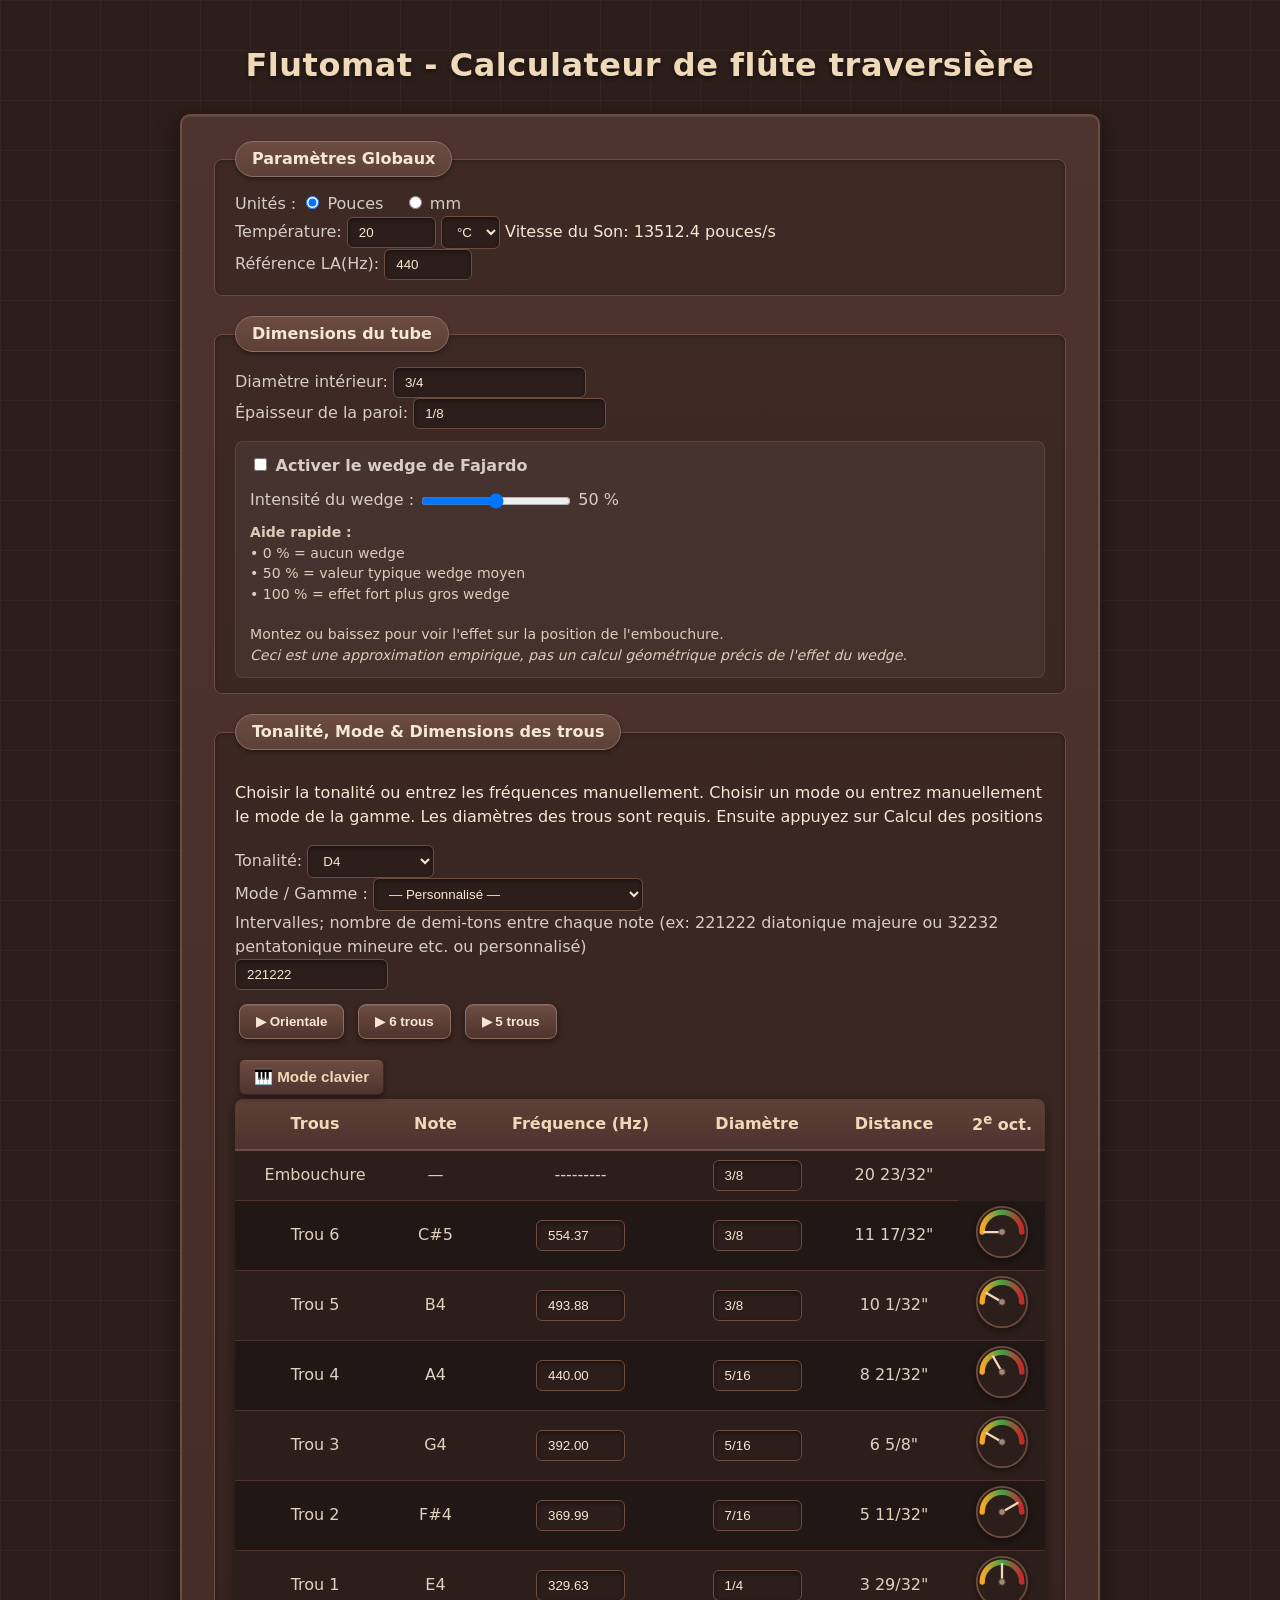
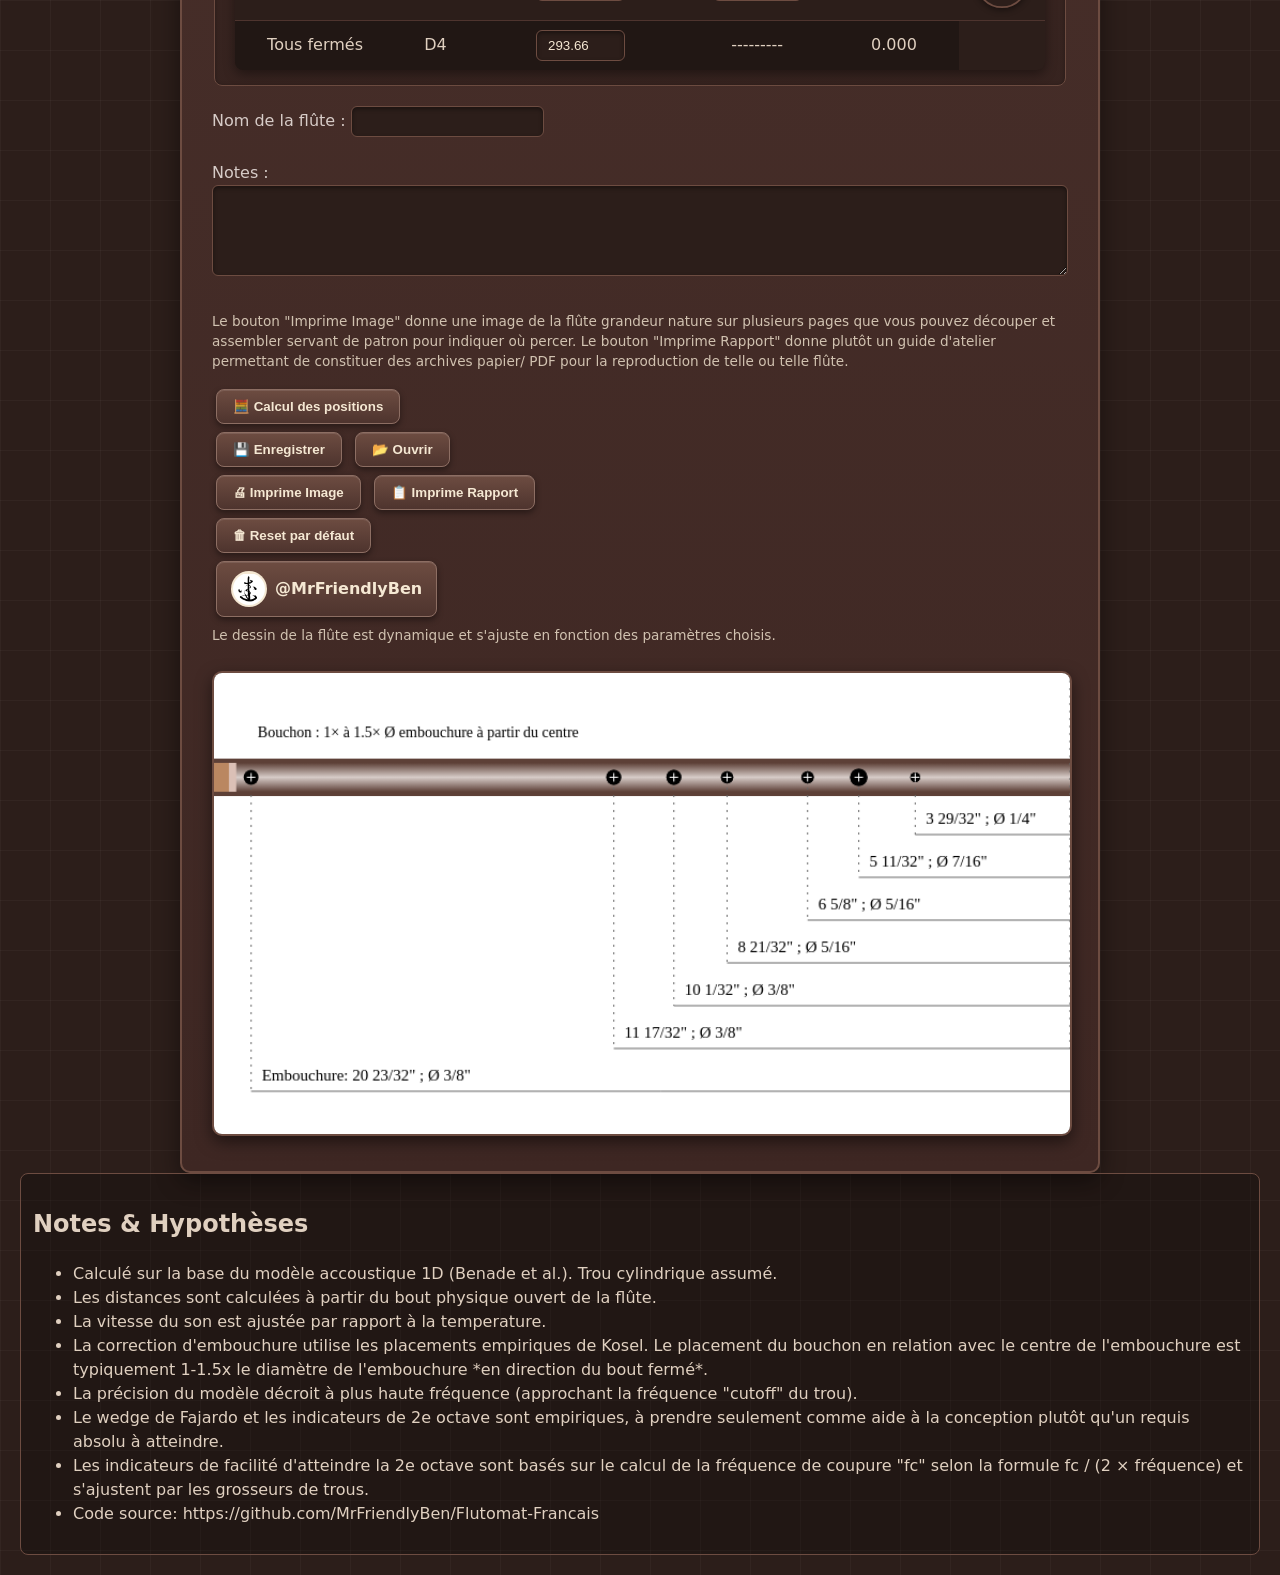
==== index.html @ 07bf2b94 "Version 5.1 Remove redondancy in text" ====
<!DOCTYPE html>
<html lang="en">

<head>
    <meta charset="UTF-8">
    <meta name="viewport" content="width=device-width, initial-scale=1.0">
    <title>Flutomat-Calculateur de flûte</title>
    
    <!-- Icône de l'onglet -->
    <link rel="icon" type="image/png" href="icons8-flute-94.png">
    
    <link rel="stylesheet" href="flutomat.css">
</head>

<body>
    <h1>Flutomat - Calculateur de flûte traversière</h1>

    

    <form id="fluteForm">
        <fieldset>
            <legend>Paramètres Globaux</legend>
            <div>
                <label>Unités :</label>
                <input type="radio" name="units" value="inches" id="unitsInches" checked>
                <label for="unitsInches">Pouces</label>
                &nbsp;&nbsp;
                <input type="radio" name="units" value="mm" id="unitsMm">
                <label for="unitsMm">mm</label>
            </div>
            <div>
                <label for="temperature">Température:</label>
                <input type="number" name="temperature" id="temperature" value="20" step="0.1" size="5">
                <select name="tempUnit" id="tempUnit">
                    <option value="C" selected>°C</option>
                    <option value="F">°F</option>
                </select>
                <span id="speedOfSoundDisplay"></span>
				<div>
    				<label for="a4Frequency">Référence LA(Hz):</label>
    				<input type="number" id="a4Frequency" value="440" min="400" max="480" step="0.1">
			</div>
            </div>
        </fieldset>

        <fieldset>
            <legend>Dimensions du tube</legend>
            <div>
                <label for="boreDiameter">Diamètre intérieur:</label>
                <input type="text" name="boreDiameter" id="boreDiameter" min="0.01" value="3/4" step="any" required>
            </div>
            <div>
                <label for="wallThickness">Épaisseur de la paroi:</label>
                <input type="text" name="wallThickness" id="wallThickness" value="1/8" required>
            </div>
            <div style="margin-top: 12px; padding: 12px 14px; background: rgba(255,255,255,0.05); border-radius: 8px; border: 1px solid rgba(255,255,255,0.08);">
    			<label style="font-weight: 600;">
        			<input type="checkbox" id="fajardoWedge">
        			Activer le wedge de Fajardo
    			</label>

    			<div style="margin-top: 10px;">
        			<label>
            			Intensité du wedge :
            			<input type="range" id="wedgeIntensity" min="0" max="100" value="50" style="width: 150px; vertical-align: middle;">
            			<span id="wedgeValue">50 %</span>
        			</label>
    			</div>

    			<div style="margin-top: 10px; font-size: 0.88em; line-height: 1.45; opacity: 0.85;">
        			<strong>Aide rapide :</strong><br>
        			• 0 % = aucun wedge<br>
        			• 50 % = valeur typique wedge moyen<br>
        			• 100 % = effet fort plus gros wedge<br><br>
        			Montez ou baissez pour voir l'effet sur la position de l'embouchure.<br>
        			<em>Ceci est une approximation empirique, pas un calcul géométrique précis de l'effet du wedge.</em>
    			</div>
			</div>
        </fieldset>

        <fieldset>
            <legend>Tonalité, Mode & Dimensions des trous</legend>
            <p>Choisir la tonalité ou entrez les fréquences manuellement. Choisir un mode ou entrez manuellement le mode de la gamme. Les diamètres des trous sont requis. Ensuite appuyez sur Calcul des positions</p>
            <div>
                <label for="keySelector">Tonalité:</label>
                <select id="keySelector">
                    <option value="73">B5</option>
                    <option value="72">C5</option>
                    <option value="71">B4</option>
                    <option value="70">A#4/Bb4</option>
                    <option value="69">A4</option>
                    <option value="68">G#4/Ab4</option>
                    <option value="67">G4</option>
                    <option value="66">F#4/Gb4</option>
                    <option value="65">F4</option>
                    <option value="64">E4</option>
                    <option value="63">D#4/Eb4</option>
                    <option value="62" selected>D4</option>
                    <option value="61">C#4/Db4</option>
                    <option value="60">C4 (Middle C)</option>
                    <option value="59">B3</option>
                    <option value="58">A#3/Bb3</option>
                    <option value="57">A3</option>
                    <option value="56">G#3/Ab3</option>
                    <option value="55">G3</option>
                    <option value="54">F#3/Gb3</option>
                    <option value="53">F3</option>
                    <option value="52">E3</option>
                    <option value="51">D#3/Eb3</option>
                    <option value="50">D3</option>
                    <option value="49">C#3/Db3</option>
                    <option value="48">C3</option>
                    <!-- Add more keys as needed -->
                </select>
                <div>
                    <div>
                <label for="scalePreset">Mode / Gamme :</label>
                <select id="scalePreset">
                    <option value="">— Personnalisé —</option>
                    <option value="221222">Majeure diatonique</option>
                    <option value="212221">Mineure naturelle</option>
                    <option value="32232">Pentatonique mineure (Amérindienne)</option>
                    <option value="22323">Pentatonique majeure</option>
                    <option value="321132">Blues 6 trous</option>
                    <option value="32223">Blues 5 trous</option>
                    <option value="33132">Blues mineure</option>
                    <option value="32322">Man Gong</option>
                    <option value="23223">Pentatonique Écossaise</option>
                    <option value="23232">Pentatonique égyptienne</option>
                    <option value="22332">Pentatonique japonaise (Yo)</option>
                    <option value="13232">Pentatonique japonaise (In)</option>
                    <option value="21313">Hirajoshi</option>
                    <option value="42141">Iwato</option>
                    <option value="32121">Kumoi</option>
                    <option value="12414">Balinaise</option>
                    <option value="13113">Pelod (Balinaise)</option>
                    <option value="22222">Équidistante (5 tons)</option>
                    <option value="3333">Tétracorde</option>
                </select>
                </div>
                    <label for="intervalSequence">Intervalles; nombre de demi-tons entre chaque note (ex: 221222 diatonique majeure ou 32232 pentatonique mineure etc. ou personnalisé)</label>
                    <br>
                    <input type="text" id="intervalSequence" value="221222" placeholder="221222" size="15">
                    <!--<button type="button" id="playScaleButton" style="margin-left: 8px;">▶ Écouter</button>-->
                </div>
                    <div style="margin-top: 10px; display: flex; flex-wrap: wrap; gap: 6px;">
                    <!--<button type="button" class="melody-btn" data-style="blues">▶ Blues</button>
                    <button type="button" class="melody-btn" data-style="folk">▶ Folk</button>-->
                    <button type="button" class="melody-btn" data-style="orientale">▶ Orientale</button>
                    <button type="button" class="melody-btn" data-style="pattern1">▶ 6 trous</button>
                    <button type="button" class="melody-btn" data-style="pattern2">▶ 5 trous</button>
                </div>

                <div style="margin-top: 12px;">
                    <button type="button" id="pianoModeButton">🎹 Mode clavier</button>
                    <span id="pianoModeStatus" style="margin-left: 8px; opacity: 0.8;"></span>
                </div>

                <!-- Pavé pour tablette / téléphone -->
                <div id="pianoPad" tabindex="0" style="display: none; margin-top: 10px; max-width: 280px;">
                    <div style="display: grid; grid-template-columns: repeat(3, 1fr); gap: 6px;">
                        <button type="button" class="piano-key" data-degree="1">1</button>
                        <button type="button" class="piano-key" data-degree="2">2</button>
                        <button type="button" class="piano-key" data-degree="3">3</button>
                        <button type="button" class="piano-key" data-degree="4">4</button>
                        <button type="button" class="piano-key" data-degree="5">5</button>
                        <button type="button" class="piano-key" data-degree="6">6</button>
                        <button type="button" class="piano-key" data-degree="7">7</button>
                        <button type="button" class="piano-key" data-degree="8">8</button>
                        <button type="button" class="piano-key" data-degree="8">0</button>
                    </div>
                    <p style="font-size: 0.8em; opacity: 0.75; margin-top: 6px;">
                        Touches 1–8 (ou 0) = degrés de la gamme choisie
                    </p>
                </div>

            </div>

            <table>
                <thead>
                    <tr>
                        <th>Trous</th>
                        <th>Note</th>
                        <th>Fréquence (Hz)</th>
                        <th>Diamètre</th>
                        <th>Distance</th>
                        <th style="width:70px;">2<sup>e</sup> oct.</th>
						<!-- <th>Distance (Fraction)</th> -->
                    </tr>
                </thead>
                <tbody>
                    <tr>
                        <td>Embouchure</td>
                        <td>—</td>
                        <td>---------</td>
                        <td><input type="text" name="embouchureDiameter" id="embouchureDiameter" min="0.2" value="3/8"
                                step="any" required></td>
                        <td style="display:none"><output name="resultEmbouchure" id="resultEmbouchure"
                                for="embouchureDiameter boreDiameter wallThickness"></output></td>
						<td>
							<output
								id="resultEmbouchureFraction">
							</output>
						</td>
                    </tr>
                    <!-- Finger Holes (Generate dynamically or list explicitly) -->
                    <!-- Example for 6 holes -->
                    <tr class="hole-row" data-hole-index="5">
                        <td>Trou 6</td>
                        <td><output id="note6"></output></td>
                        <td><input type="number" name="holeFrequency" id="freq6" value="554.37" step="any" required>
                        </td>
                        <td><input type="text" name="holeDiameter" id="diam6" min="0.2" value="3/8" step="any" required></td>
                        <td style="display:none"><output name="resultHole" id="result6"></output></td>
						<td><output id="result6Fraction"></output></td>
                        <td class="gauge-cell">
                            <div class="harmonic-gauge" data-position="4">
                                <svg viewBox="0 0 60 60" width="54" height="54">
                                    <!-- Fond du cadran -->
                                    <circle cx="30" cy="30" r="28" fill="#2c1e1a" stroke="#6d4c41" stroke-width="2"/>
                                    
                                    <!-- Bande de couleur (arc 270°) -->
                                    <path class="color-band" d="M 8,30 A 22,22 0 0,1 52,30" 
                                        fill="none" stroke="url(#gaugeGradient5)" stroke-width="6" stroke-linecap="round"/>
                                    
                                    <!-- Définition du dégradé jaune → vert → rouge -->
                                    <defs>
                                        <linearGradient id="gaugeGradient5" x1="0%" y1="0%" x2="100%" y2="0%">
                                            <stop offset="0%" stop-color="#f9a825"/>   <!-- Jaune -->
                                            <stop offset="50%" stop-color="#43a047"/>  <!-- Vert -->
                                            <stop offset="100%" stop-color="#c62828"/> <!-- Rouge -->
                                        </linearGradient>
                                    </defs>

                                    <!-- Aiguille -->
                                    <line class="needle" x1="30" y1="30" x2="30" y2="10" 
                                        stroke="#efd9b8" stroke-width="2.5" stroke-linecap="round"/>
                                    
                                    <!-- Centre (pivot) -->
                                    <circle cx="30" cy="30" r="3.5" fill="#a1887f" stroke="#5d4037" stroke-width="1"/>
                                </svg>
                            </div>
                        </td>
                    </tr>
                    <tr class="hole-row" data-hole-index="4">
                        <td>Trou 5</td>
                        <td><output id="note5"></output></td>
                        <td><input type="number" name="holeFrequency" id="freq5" value="493.88" step="any" required>
                        </td>
                        <td><input type="text" name="holeDiameter" id="diam5" min="0.2" value="3/8" step="any" required></td>
                        <td style="display:none"><output name="resultHole" id="result5"></output></td>
						<td><output id="result5Fraction"></output></td>
                        <td class="gauge-cell">
                            <div class="harmonic-gauge" data-position="4">
                                <svg viewBox="0 0 60 60" width="54" height="54">
                                    <!-- Fond du cadran -->
                                    <circle cx="30" cy="30" r="28" fill="#2c1e1a" stroke="#6d4c41" stroke-width="2"/>
                                    
                                    <!-- Bande de couleur (arc 270°) -->
                                    <path class="color-band" d="M 8,30 A 22,22 0 0,1 52,30" 
                                        fill="none" stroke="url(#gaugeGradient4)" stroke-width="6" stroke-linecap="round"/>
                                    
                                    <!-- Définition du dégradé jaune → vert → rouge -->
                                    <defs>
                                        <linearGradient id="gaugeGradient4" x1="0%" y1="0%" x2="100%" y2="0%">
                                            <stop offset="0%" stop-color="#f9a825"/>   <!-- Jaune -->
                                            <stop offset="50%" stop-color="#43a047"/>  <!-- Vert -->
                                            <stop offset="100%" stop-color="#c62828"/> <!-- Rouge -->
                                        </linearGradient>
                                    </defs>

                                    <!-- Aiguille -->
                                    <line class="needle" x1="30" y1="30" x2="30" y2="10" 
                                        stroke="#efd9b8" stroke-width="2.5" stroke-linecap="round"/>
                                    
                                    <!-- Centre (pivot) -->
                                    <circle cx="30" cy="30" r="3.5" fill="#a1887f" stroke="#5d4037" stroke-width="1"/>
                                </svg>
                            </div>
                        </td>
                    </tr>
                    <tr class="hole-row" data-hole-index="3">
                        <td>Trou 4</td>
                        <td><output id="note4"></output></td>
                        <td><input type="number" name="holeFrequency" id="freq4" value="440.00" step="any" required>
                        </td>
                        <td><input type="text" name="holeDiameter" id="diam4" min="0.2" value="5/16" step="any" required></td>
                        <td style="display:none"><output name="resultHole" id="result4"></output></td>
						<td><output id="result4Fraction"></output></td>
                        <td class="gauge-cell">
                            <div class="harmonic-gauge" data-position="4">
                                <svg viewBox="0 0 60 60" width="54" height="54">
                                    <!-- Fond du cadran -->
                                    <circle cx="30" cy="30" r="28" fill="#2c1e1a" stroke="#6d4c41" stroke-width="2"/>
                                    
                                    <!-- Bande de couleur (arc 270°) -->
                                    <path class="color-band" d="M 8,30 A 22,22 0 0,1 52,30" 
                                        fill="none" stroke="url(#gaugeGradient3)" stroke-width="6" stroke-linecap="round"/>
                                    
                                    <!-- Définition du dégradé jaune → vert → rouge -->
                                    <defs>
                                        <linearGradient id="gaugeGradient3" x1="0%" y1="0%" x2="100%" y2="0%">
                                            <stop offset="0%" stop-color="#f9a825"/>   <!-- Jaune -->
                                            <stop offset="50%" stop-color="#43a047"/>  <!-- Vert -->
                                            <stop offset="100%" stop-color="#c62828"/> <!-- Rouge -->
                                        </linearGradient>
                                    </defs>

                                    <!-- Aiguille -->
                                    <line class="needle" x1="30" y1="30" x2="30" y2="10" 
                                        stroke="#efd9b8" stroke-width="2.5" stroke-linecap="round"/>
                                    
                                    <!-- Centre (pivot) -->
                                    <circle cx="30" cy="30" r="3.5" fill="#a1887f" stroke="#5d4037" stroke-width="1"/>
                                </svg>
                            </div>
                        </td>
                    </tr>
                    <tr class="hole-row" data-hole-index="2">
                        <td>Trou 3</td>
                        <td><output id="note3"></output></td>
                        <td><input type="number" name="holeFrequency" id="freq3" value="392.00" step="any" required>
                        </td>
                        <td><input type="text" name="holeDiameter" id="diam3" min="0.2" value="5/16" step="any" required></td>
                        <td style="display:none"><output name="resultHole" id="result3"></output></td>
						<td><output id="result3Fraction"></output></td>
                        <td class="gauge-cell">
                            <div class="harmonic-gauge" data-position="4">
                                <svg viewBox="0 0 60 60" width="54" height="54">
                                    <!-- Fond du cadran -->
                                    <circle cx="30" cy="30" r="28" fill="#2c1e1a" stroke="#6d4c41" stroke-width="2"/>
                                    
                                    <!-- Bande de couleur (arc 270°) -->
                                    <path class="color-band" d="M 8,30 A 22,22 0 0,1 52,30" 
                                        fill="none" stroke="url(#gaugeGradient2)" stroke-width="6" stroke-linecap="round"/>
                                    
                                    <!-- Définition du dégradé jaune → vert → rouge -->
                                    <defs>
                                        <linearGradient id="gaugeGradient2" x1="0%" y1="0%" x2="100%" y2="0%">
                                            <stop offset="0%" stop-color="#f9a825"/>   <!-- Jaune -->
                                            <stop offset="50%" stop-color="#43a047"/>  <!-- Vert -->
                                            <stop offset="100%" stop-color="#c62828"/> <!-- Rouge -->
                                        </linearGradient>
                                    </defs>

                                    <!-- Aiguille -->
                                    <line class="needle" x1="30" y1="30" x2="30" y2="10" 
                                        stroke="#efd9b8" stroke-width="2.5" stroke-linecap="round"/>
                                    
                                    <!-- Centre (pivot) -->
                                    <circle cx="30" cy="30" r="3.5" fill="#a1887f" stroke="#5d4037" stroke-width="1"/>
                                </svg>
                            </div>
                        </td>
                    </tr>
                    <tr class="hole-row" data-hole-index="1">
                        <td>Trou 2</td>
                        <td><output id="note2"></output></td>
                        <td><input type="number" name="holeFrequency" id="freq2" value="369.99" step="any" required>
                        </td>
                        <td><input type="text" name="holeDiameter" id="diam2" min="0.2" value="7/16" step="any" required></td>
                        <td style="display:none"><output name="resultHole" id="result2"></output></td>
						<td><output id="result2Fraction"></output></td>
                        <td class="gauge-cell">
                            <div class="harmonic-gauge" data-position="4">
                                <svg viewBox="0 0 60 60" width="54" height="54">
                                    <!-- Fond du cadran -->
                                    <circle cx="30" cy="30" r="28" fill="#2c1e1a" stroke="#6d4c41" stroke-width="2"/>
                                    
                                    <!-- Bande de couleur (arc 270°) -->
                                    <path class="color-band" d="M 8,30 A 22,22 0 0,1 52,30" 
                                        fill="none" stroke="url(#gaugeGradient1)" stroke-width="6" stroke-linecap="round"/>
                                    
                                    <!-- Définition du dégradé jaune → vert → rouge -->
                                    <defs>
                                        <linearGradient id="gaugeGradient1" x1="0%" y1="0%" x2="100%" y2="0%">
                                            <stop offset="0%" stop-color="#f9a825"/>   <!-- Jaune -->
                                            <stop offset="50%" stop-color="#43a047"/>  <!-- Vert -->
                                            <stop offset="100%" stop-color="#c62828"/> <!-- Rouge -->
                                        </linearGradient>
                                    </defs>

                                    <!-- Aiguille -->
                                    <line class="needle" x1="30" y1="30" x2="30" y2="10" 
                                        stroke="#efd9b8" stroke-width="2.5" stroke-linecap="round"/>
                                    
                                    <!-- Centre (pivot) -->
                                    <circle cx="30" cy="30" r="3.5" fill="#a1887f" stroke="#5d4037" stroke-width="1"/>
                                </svg>
                            </div>
                        </td>
                    </tr>
                    <tr class="hole-row" data-hole-index="0">
                        <td>Trou 1</td>
                        <td><output id="note1"></output></td>
                        <td><input type="number" name="holeFrequency" id="freq1" value="329.63" step="any" required>
                        </td>
                        <td><input type="text" name="holeDiameter" id="diam1" min="0.2" value="1/4" step="any" required></td>
                        <td style="display:none"><output name="resultHole" id="result1"></output></td>
						<td><output id="result1Fraction"></output></td>
                        <td class="gauge-cell">
                            <div class="harmonic-gauge" data-position="4">
                                <svg viewBox="0 0 60 60" width="54" height="54">
                                    <!-- Fond du cadran -->
                                    <circle cx="30" cy="30" r="28" fill="#2c1e1a" stroke="#6d4c41" stroke-width="2"/>
                                    
                                    <!-- Bande de couleur (arc 270°) -->
                                    <path class="color-band" d="M 8,30 A 22,22 0 0,1 52,30" 
                                        fill="none" stroke="url(#gaugeGradient0)" stroke-width="6" stroke-linecap="round"/>
                                    
                                    <!-- Définition du dégradé jaune → vert → rouge -->
                                    <defs>
                                        <linearGradient id="gaugeGradient0" x1="0%" y1="0%" x2="100%" y2="0%">
                                            <stop offset="0%" stop-color="#f9a825"/>   <!-- Jaune -->
                                            <stop offset="50%" stop-color="#43a047"/>  <!-- Vert -->
                                            <stop offset="100%" stop-color="#c62828"/> <!-- Rouge -->
                                        </linearGradient>
                                    </defs>

                                    <!-- Aiguille -->
                                    <line class="needle" x1="30" y1="30" x2="30" y2="10" 
                                        stroke="#efd9b8" stroke-width="2.5" stroke-linecap="round"/>
                                    
                                    <!-- Centre (pivot) -->
                                    <circle cx="30" cy="30" r="3.5" fill="#a1887f" stroke="#5d4037" stroke-width="1"/>
                                </svg>
                            </div>
                        </td>
                    </tr>
                    <!-- End Finger Holes -->
                    <tr>
                        <td>Tous fermés</td>
                        <td><output id="noteEnd"></output></td>
                        <td><input type="number" name="endFrequency" id="endFrequency" value="293.66" step="any"
                                required></td>
                        <td>---------</td>
                        <td><output name="resultEnd" id="resultEnd">0.000</output></td> <!-- Always 0 -->
                    </tr>
                </tbody>
            </table>

        </fieldset>
		<div>
    		<label for="fluteName">
      		  	 Nom de la flûte :
    		</label>

    		<input
       			 type="text"
        		 id="fluteName">
		</div>
		<br>
		<div>
 			<label for="notes">Notes :</label>
  			<br>
    		<textarea id="notes" rows="5"></textarea>
		</div>
		<br>
    		<p style="font-size: 0.85em; opacity: 0.8; margin-top: 4px;">
                Le bouton "Imprime Image" donne une image de la flûte grandeur nature sur plusieurs pages que vous pouvez découper et assembler servant de patron pour indiquer où percer. Le bouton "Imprime Rapport" donne plutôt un guide d'atelier permettant de constituer des archives papier/ PDF pour la reproduction de telle ou telle flûte.
            </p>

        <button type="submit" id="calculateButton">🧮&nbsp;Calcul des positions</button>
		<br>
		<button type="button" id="saveFluteButton">💾 Enregistrer</button>
		<button type="button" id="loadFluteButton">📂 Ouvrir</button>
		<!-- <button type="button" id="shareUrlButton">🔗 Partage URL</button>-->
		
		<input
    		type="file"
    		id="jsonFileInput"
    		accept=".json"
    		style="display:none;"
		>
		<br>
        <button type="button" id="printButton">🖨&nbsp;Imprime Image</button>
		<button type="button" id="reportButton">📋 Imprime Rapport</button>
		<br>
        <button type="reset" id="resetButton">🗑&nbsp;Reset par défaut</button>
        <br>
        <a href="mailto:MrFriendlyBen@gmail.com" class="btn-logo">
            <img src="Metta3.jpg" alt="Logo" class="btn-logo-img">
            @MrFriendlyBen
        </a>
   		<p style="font-size: 0.85em; opacity: 0.8; margin-top: 4px;">
                Le dessin de la flûte est dynamique et s'ajuste en fonction des paramètres choisis.
        </p>



        <canvas id="renderedFlute" width="800" height="600"></canvas>
    </form>

    <div id="info">
        <h2>Notes & Hypothèses</h2>
        <ul>
            <li>Calculé sur la base du modèle accoustique 1D (Benade et al.). Trou cylindrique assumé.</li>
            <li>Les distances sont calculées à partir du bout physique ouvert de la flûte.</li>
            <li>La vitesse du son est ajustée par rapport à la temperature.</li>
            <li>La correction d'embouchure utilise les placements empiriques de Kosel. Le placement du bouchon en relation avec le centre de l'embouchure est typiquement 1-1.5x le diamètre de l'embouchure *en direction du bout fermé*.</li>
            <li>La précision du modèle décroit à plus haute fréquence (approchant la fréquence "cutoff" du trou).</li>
			<li>Le wedge de Fajardo et les indicateurs de 2e octave sont empiriques, à prendre seulement comme aide à la conception plutôt qu'un requis absolu à atteindre.</li>
			<li>Les indicateurs de facilité d'atteindre la 2e octave sont basés sur le calcul de la fréquence de coupure "fc" selon la formule fc / (2 × fréquence) et s'ajustent par les grosseurs de trous.</li>
            <li>Code source: https://github.com/MrFriendlyBen/Flutomat-Francais</li>
        </ul>
    </div>

    <script src="flutomat.js"></script>
</body>

</html>
---- flutomat.css ----
/* ========== Style Bois Sombre Vieillot ========== */

:root {
    --wood-dark: #3e2723;
    --wood-medium: #5d4037;
    --wood-light: #8d6e63;
    --wood-highlight: #a1887f;
    --bg-deep: #2c1e1a;
    --text-light: #f5e8d3;
    --text-muted: #d7ccc8;
    --accent: #bcaaa4;
    --shadow: rgba(0, 0, 0, 0.45);
}

body {
    font-family: 'Segoe UI', system-ui, sans-serif;
    background-color: var(--bg-deep);
    background-image: 
        linear-gradient(90deg, rgba(255,255,255,0.03) 1px, transparent 1px),
        linear-gradient(rgba(255,255,255,0.03) 1px, transparent 1px);
    background-size: 50px 50px;
    color: var(--text-light);
    margin: 0;
    padding: 20px;
    line-height: 1.5;
}

h1 {
    text-align: center;
    color: #efd9b8;
    font-weight: 600;
    margin-bottom: 25px;
    text-shadow: 0 2px 4px rgba(0,0,0,0.5);
    letter-spacing: 0.5px;
}

/* Conteneur principal */
form {
    max-width: 920px;
    margin: 0 auto;
    background: linear-gradient(to bottom, #4e342e, #3e2723);
    border: 2px solid #6d4c41;
    border-radius: 10px;
    box-shadow: 
        0 8px 24px var(--shadow),
        inset 0 1px 0 rgba(255,255,255,0.08);
    padding: 25px 30px;
}

/* Fieldsets */
fieldset {
    border: 1px solid #6d4c41;
    border-radius: 8px;
    background: rgba(0, 0, 0, 0.2);
    margin-bottom: 20px;
    padding: 15px 20px;
    box-shadow: inset 0 1px 4px rgba(0,0,0,0.3);
}

legend {
    background: linear-gradient(to bottom, #6d4c41, #5d4037);
    color: #f5e8d3;
    padding: 5px 16px;
    border-radius: 20px;
    font-weight: 600;
    border: 1px solid #8d6e63;
    box-shadow: 0 2px 4px rgba(0,0,0,0.4);
}

/* Labels et inputs */
label {
    color: var(--text-muted);
    font-weight: 500;
}

input[type="text"],
input[type="number"],
select,
textarea {
    background: #2c1e1a;
    border: 1px solid #6d4c41;
    border-radius: 6px;
    padding: 7px 11px;
    color: #f5e8d3;
    box-shadow: inset 0 2px 4px rgba(0,0,0,0.4);
    transition: border-color 0.2s, box-shadow 0.2s;
}

input[type="text"]:focus,
input[type="number"]:focus,
select:focus,
textarea:focus {
    outline: none;
    border-color: #a1887f;
    box-shadow: 0 0 0 3px rgba(161, 136, 127, 0.25);
}

/* Tableau */
table {
    width: 100%;
    border-collapse: separate;
    border-spacing: 0;
    background: #2c1e1a;
    border-radius: 8px;
    overflow: hidden;
    box-shadow: 0 4px 12px rgba(0,0,0,0.4);
}

th {
    background: linear-gradient(to bottom, #5d4037, #4e342e);
    color: #efd9b8;
    padding: 11px 8px;
    border-bottom: 2px solid #6d4c41;
    font-weight: 600;
}

td {
    padding: 9px 8px;
    border-bottom: 1px solid #4e342e;
    text-align: center;
    color: #e0d0c0;
}

tr:last-child td {
    border-bottom: none;
}

tr:nth-child(even) {
    background: rgba(0, 0, 0, 0.25);
}

/* Boutons */
button {
    background: linear-gradient(to bottom, #6d4c41, #4e342e);
    color: #f5e8d3;
    border: 1px solid #8d6e63;
    border-radius: 8px;
    padding: 9px 16px;
    font-weight: 600;
    cursor: pointer;
    box-shadow: 
        0 3px 6px rgba(0,0,0,0.4),
        inset 0 1px 0 rgba(255,255,255,0.1);
    transition: all 0.15s ease;
    margin: 4px;
}

button:hover {
    background: linear-gradient(to bottom, #8d6e63, #5d4037);
    transform: translateY(-1px);
    box-shadow: 0 5px 10px rgba(0,0,0,0.5);
}

button:active {
    transform: translateY(1px);
    box-shadow: 0 2px 3px rgba(0,0,0,0.4);
}

/* Canvas (dessin de la flûte) */
#renderedFlute {
    display: block;
    margin: 25px auto 10px;
    background: #2c1e1a;
    border: 2px solid #6d4c41;
    border-radius: 10px;
    box-shadow: 0 6px 16px rgba(0,0,0,0.5);
}

/* Notes et infos */
.notes, #info {
    background: rgba(0, 0, 0, 0.25);
    border: 1px solid #6d4c41;
    border-radius: 8px;
    padding: 12px;
    color: #e0d0c0;
}

/* Responsive */
@media (max-width: 700px) {
    body {
        padding: 10px;
    }
    form {
        padding: 15px;
    }
    button {
        padding: 8px 12px;
        font-size: 0.95em;
    }
}

/* Largeur des cases Fréquence et Diamètre */
td input[type="number"],
td input[type="text"] {
    width: 65px;
    margin-right: 0;
}

/* Largeur du champ Température */
#temperature {
    width: 65px;
}

/* Bouton contact avec logo */
.btn-logo {
    display: inline-flex;
    align-items: center;
    gap: 8px;
    background: linear-gradient(to bottom, #6d4c41, #4e342e);
    color: #f5e8d3;
    border: 1px solid #8d6e63;
    border-radius: 8px;
    padding: 9px 14px;
    font-weight: 600;
    text-decoration: none;
    box-shadow: 
        0 3px 6px rgba(0,0,0,0.4),
        inset 0 1px 0 rgba(255,255,255,0.1);
    transition: all 0.15s ease;
    margin: 4px;
    cursor: pointer;
}

.btn-logo:hover {
    background: linear-gradient(to bottom, #8d6e63, #5d4037);
    transform: translateY(-1px);
    box-shadow: 0 5px 10px rgba(0,0,0,0.5);
    color: #f5e8d3;
}

.btn-logo-img {
    width: 32px;
    height: 32px;
    object-fit: contain;
    border-radius: 50%;
    background: #f5e8d3;
    padding: 2px;
}
/* ===== Jauge harmonique vintage ===== */
.gauge-cell {
    text-align: center;
    vertical-align: middle;
    padding: 4px 2px !important;
    background: transparent !important;
}

.harmonic-gauge {
    display: inline-block;
    line-height: 0;
}

.harmonic-gauge svg {
    display: block;
    margin: 0 auto;
    filter: drop-shadow(0 2px 3px rgba(0,0,0,0.45));
}

/* On laisse le transform SVG gérer la rotation */
.harmonic-gauge .needle {
    transition: none; /* on désactive la transition CSS pour éviter le conflit */
}
/* ===== Responsive : notes + dessin de la flûte ===== */

/* La zone de notes ne doit jamais dépasser */
#notes {
    width: 100%;
    max-width: 100%;
    box-sizing: border-box;
    resize: vertical;
}

/* Le canvas s’adapte à la largeur disponible */
#renderedFlute {
    display: block;
    width: 100%;
    max-width: 100%;
    height: auto;
    margin: 25px auto 10px;
    background: #2c1e1a;
    border: 2px solid #6d4c41;
    border-radius: 10px;
    box-shadow: 0 6px 16px rgba(0,0,0,0.5);
}

/* Conteneur principal plus souple */
form {
    max-width: 920px;
    width: 100%;
    box-sizing: border-box;
}

/* Tablettes et écrans moyens */
@media (max-width: 900px) {
    body {
        padding: 10px;
    }
    form {
        padding: 15px;
    }
    #renderedFlute {
        margin: 15px auto 8px;
    }
}

/* Petits écrans */
@media (max-width: 600px) {
    form {
        padding: 12px;
    }
    table {
        font-size: 0.9em;
    }
}

/* --- Mode clavier / piano --- */
#pianoModeButton {
    background: linear-gradient(180deg, #6d4c41, #4e342e);
    color: #efd9b8;
    border: 1px solid #3e2723;
    border-radius: 6px;
    padding: 8px 14px;
    cursor: pointer;
    font-size: 0.95em;
}

#pianoModeButton:hover {
    background: linear-gradient(180deg, #8d6e63, #5d4037);
}

#pianoModeStatus {
    color: #c8e6c9;
    font-size: 0.9em;
}

#pianoPad {
    margin-top: 12px;
    padding: 12px;
    background: rgba(44, 30, 26, 0.85);
    border: 1px solid #6d4c41;
    border-radius: 10px;
    max-width: 300px;
}

#pianoPad .piano-key {
    aspect-ratio: 1;
    min-height: 48px;
    font-size: 1.2em;
    font-weight: bold;
    color: #3e2723;
    background: linear-gradient(180deg, #efd9b8, #d7ccc8);
    border: 1px solid #8d6e63;
    border-radius: 8px;
    cursor: pointer;
    box-shadow: 0 3px 0 #5d4037;
    transition: transform 0.05s, box-shadow 0.05s, background 0.1s;
}

#pianoPad .piano-key:hover {
    background: linear-gradient(180deg, #fff8e1, #efd9b8);
}

/* Touche octave (8 et 0) un peu distincte */
#pianoPad .piano-key[data-degree="8"] {
    background: linear-gradient(180deg, #a5d6a7, #81c784);
    color: #1b5e20;
}

#pianoPad .piano-key[data-degree="8"]:hover {
    background: linear-gradient(180deg, #c8e6c9, #a5d6a7);
}

#pianoPad:focus {
    outline: 2px solid #81c784;
    outline-offset: 2px;
}
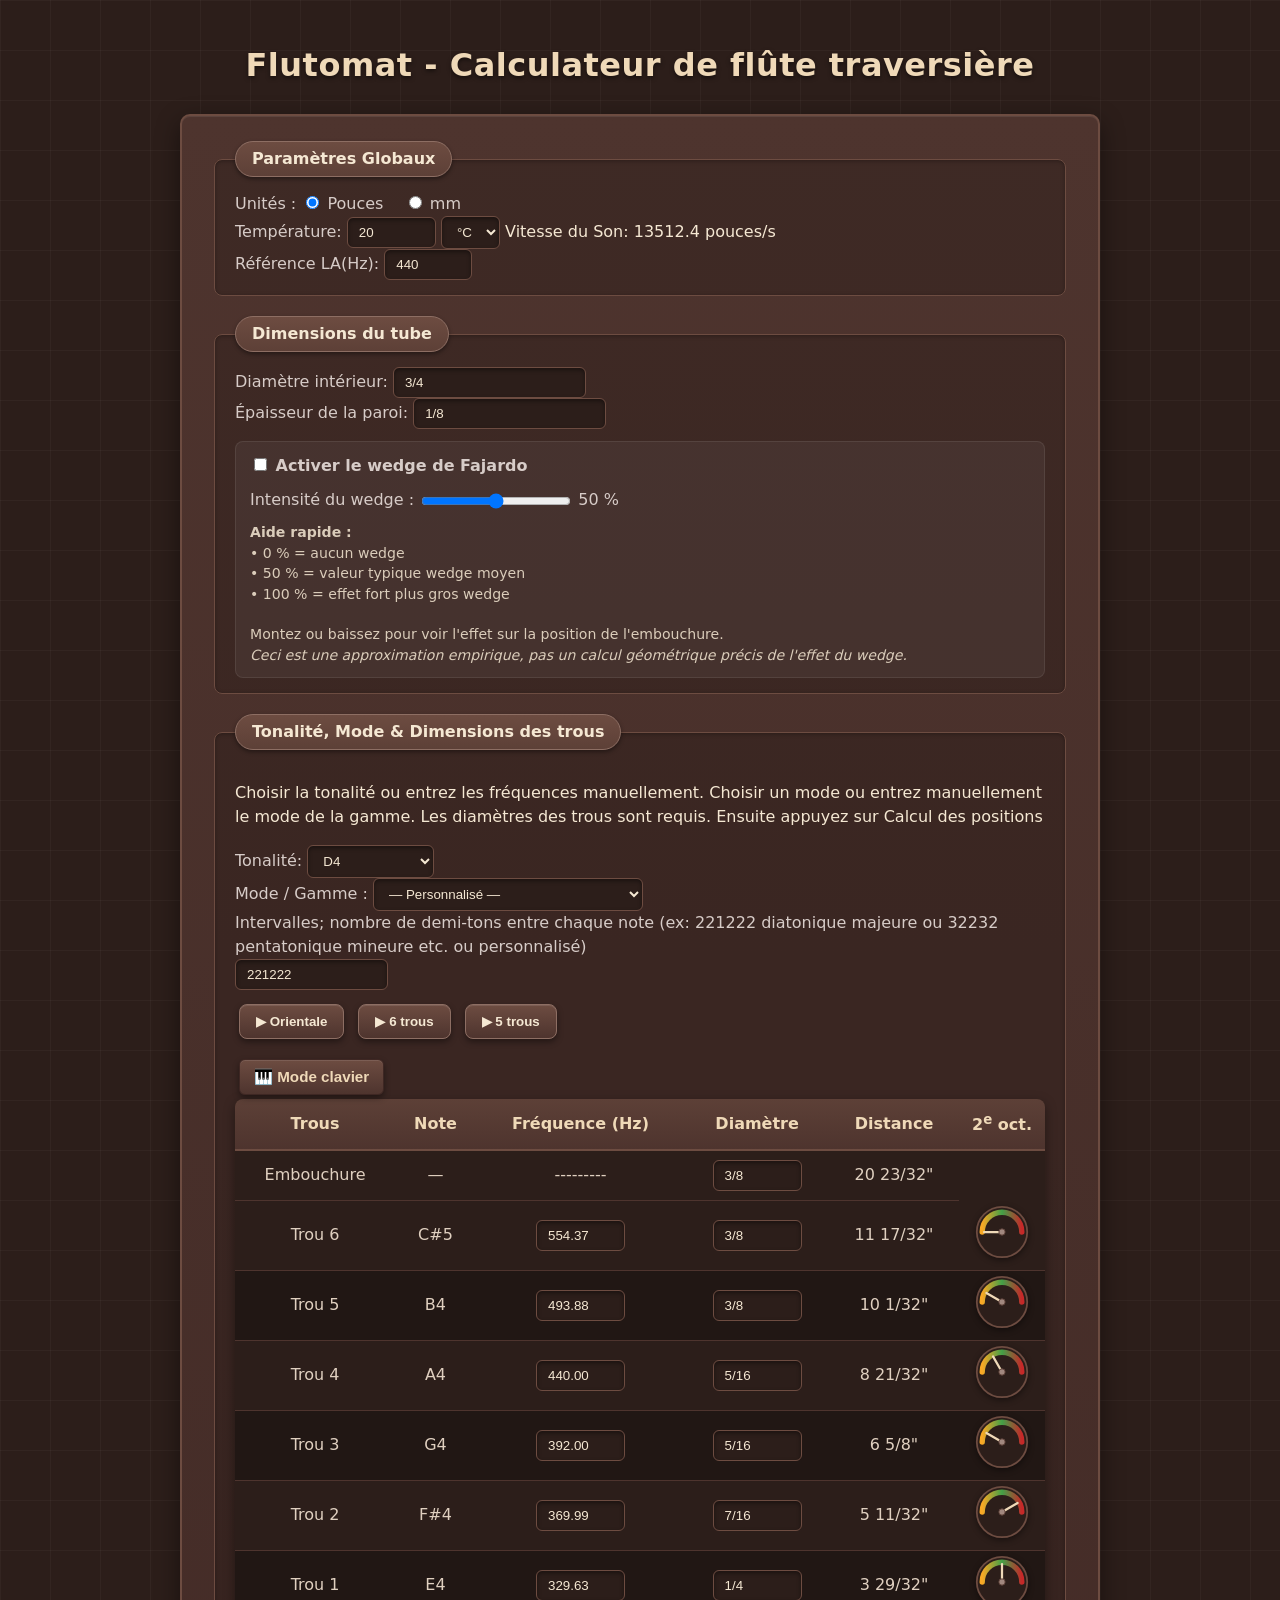
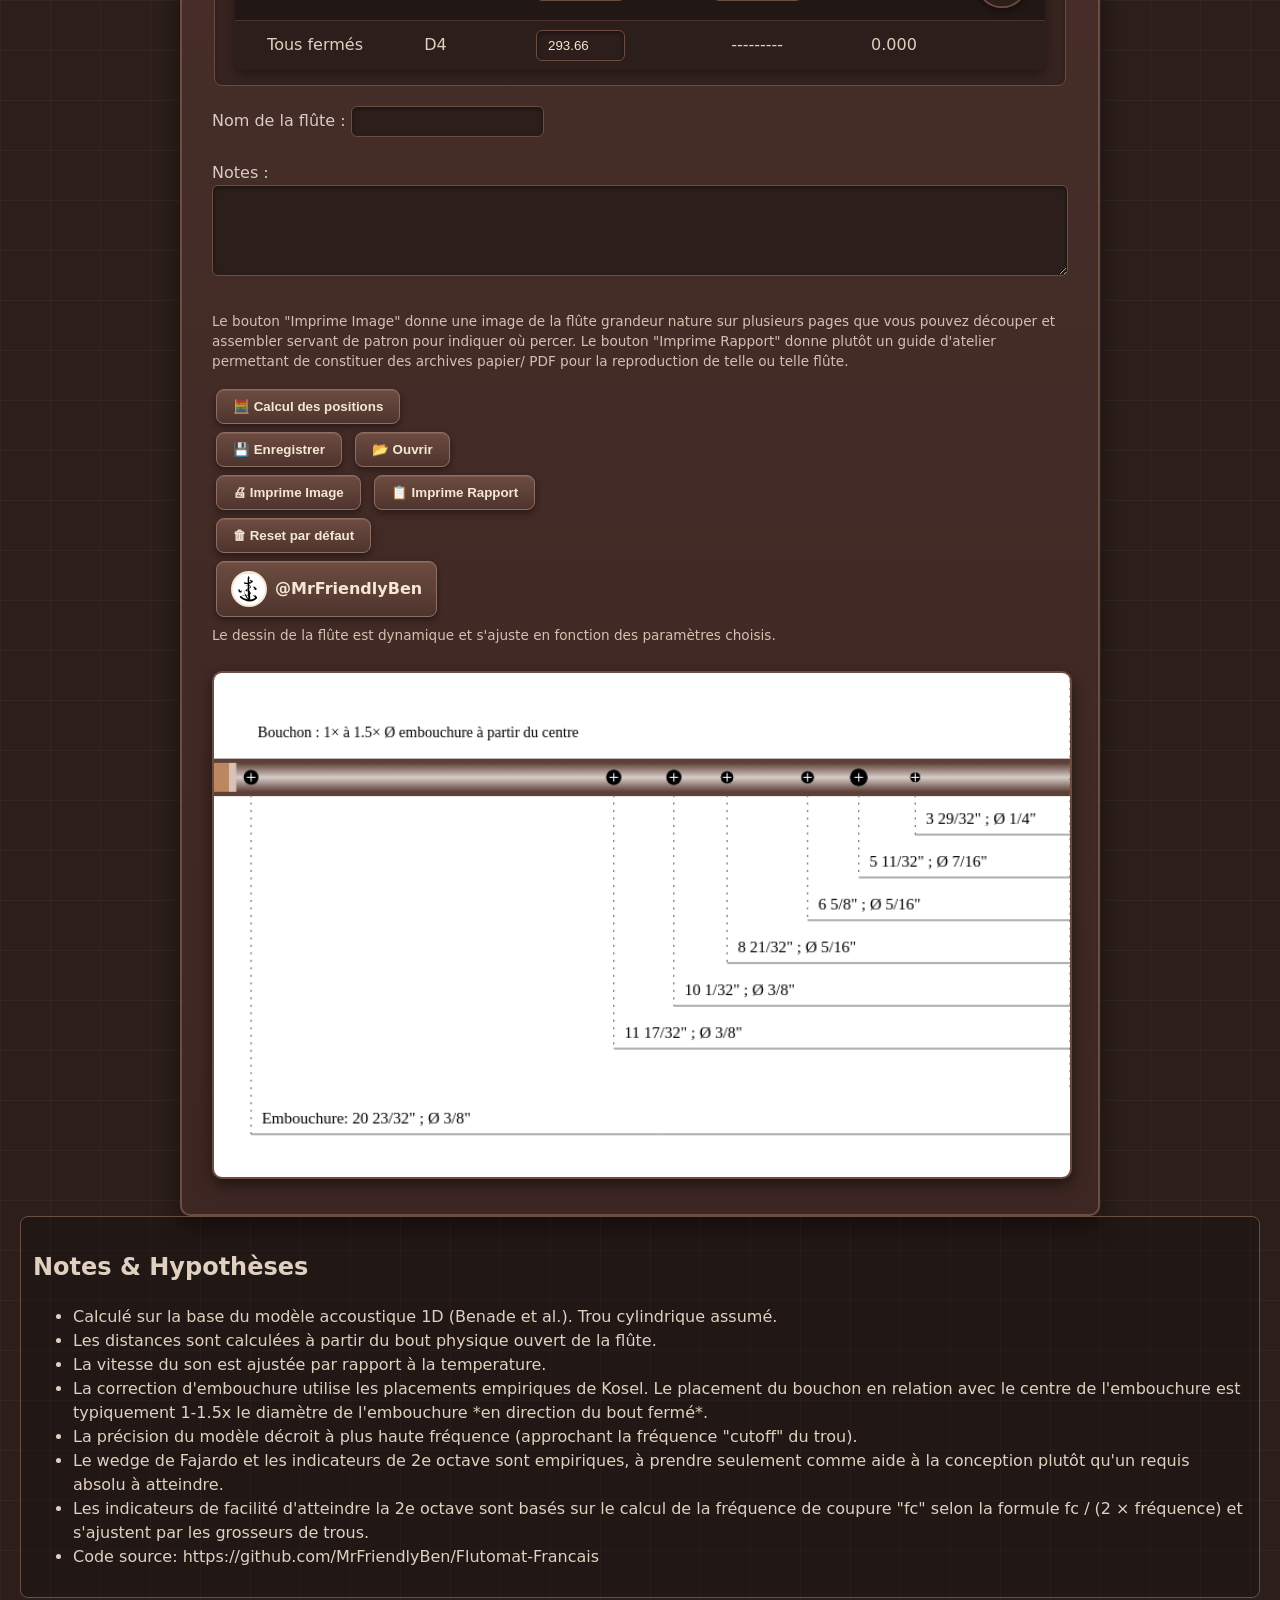
==== commit aa531f22: "Version 5.1" ====
--- a/index.html
+++ b/index.html
@@ -118,6 +118,7 @@
                 <select id="scalePreset">
                     <option value="">— Personnalisé —</option>
                     <option value="221222">Majeure diatonique</option>
+                    <option value="1121222">Majeure 7 trous Simple système</option>
                     <option value="212221">Mineure naturelle</option>
                     <option value="32232">Pentatonique mineure (Amérindienne)</option>
                     <option value="22323">Pentatonique majeure</option>
@@ -205,6 +206,33 @@
                     </tr>
                     <!-- Finger Holes (Generate dynamically or list explicitly) -->
                     <!-- Example for 6 holes -->
+                    <tr class="hole-row" data-hole-index="6">
+                        <td>Trou 7</td>
+                        <td><output id="note7"></output></td>
+                        <td><input type="number" name="holeFrequency" id="freq7" value="587.33" step="any" required></td>
+                        <td><input type="text" name="holeDiameter" id="diam7" min="0.2" value="3/8" step="any" required></td>
+                        <td style="display:none"><output name="resultHole" id="result7"></output></td>
+                        <td><output id="result7Fraction"></output></td>
+                        <td class="gauge-cell">
+                            <div class="harmonic-gauge" data-position="4">
+                                <svg viewBox="0 0 60 60" width="54" height="54">
+                                    <circle cx="30" cy="30" r="28" fill="#2c1e1a" stroke="#6d4c41" stroke-width="2"/>
+                                    <path class="color-band" d="M 8,30 A 22,22 0 0,1 52,30"
+                                        fill="none" stroke="url(#gaugeGradient6)" stroke-width="6" stroke-linecap="round"/>
+                                    <defs>
+                                        <linearGradient id="gaugeGradient6" x1="0%" y1="0%" x2="100%" y2="0%">
+                                            <stop offset="0%" stop-color="#f9a825"/>
+                                            <stop offset="50%" stop-color="#43a047"/>
+                                            <stop offset="100%" stop-color="#c62828"/>
+                                        </linearGradient>
+                                    </defs>
+                                    <line class="needle" x1="30" y1="30" x2="30" y2="10"
+                                        stroke="#efd9b8" stroke-width="2.5" stroke-linecap="round"/>
+                                    <circle cx="30" cy="30" r="3.5" fill="#a1887f" stroke="#5d4037" stroke-width="1"/>
+                                </svg>
+                            </div>
+                        </td>
+                    </tr>
                     <tr class="hole-row" data-hole-index="5">
                         <td>Trou 6</td>
                         <td><output id="note6"></output></td>
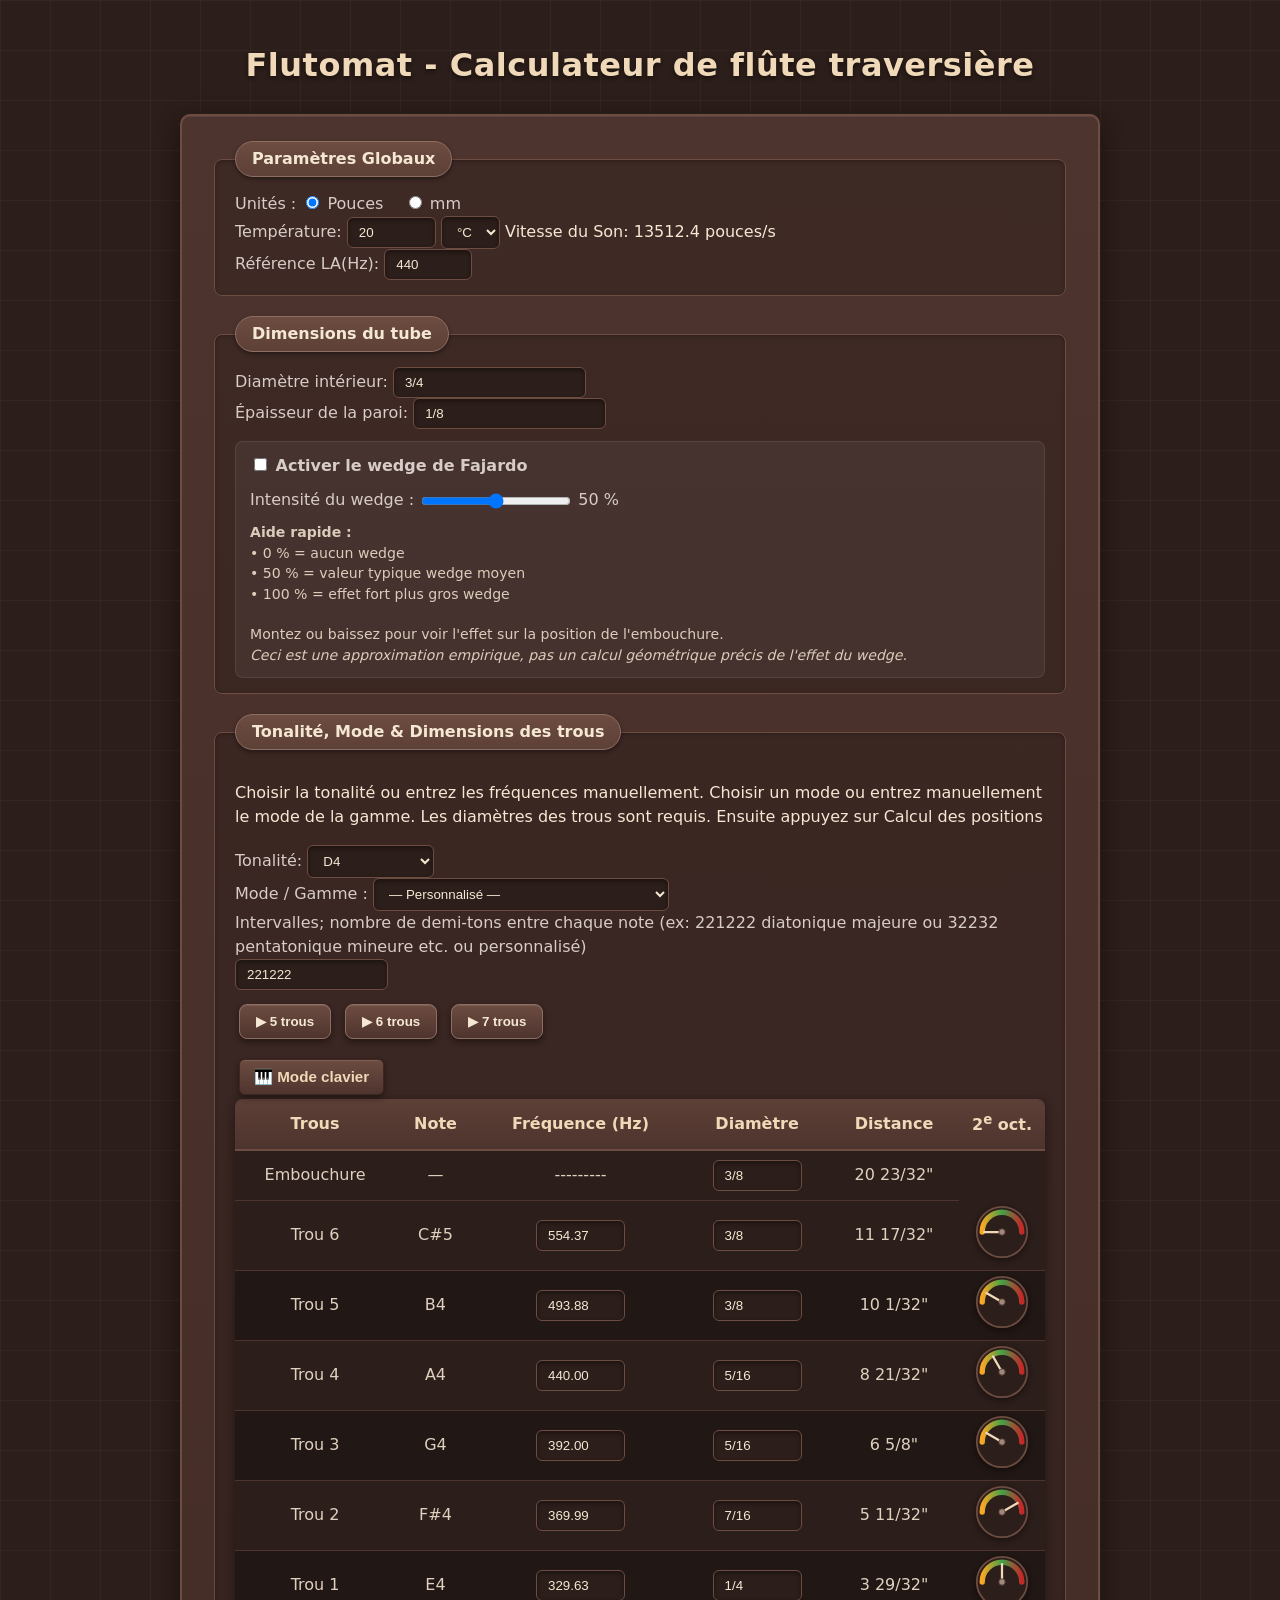
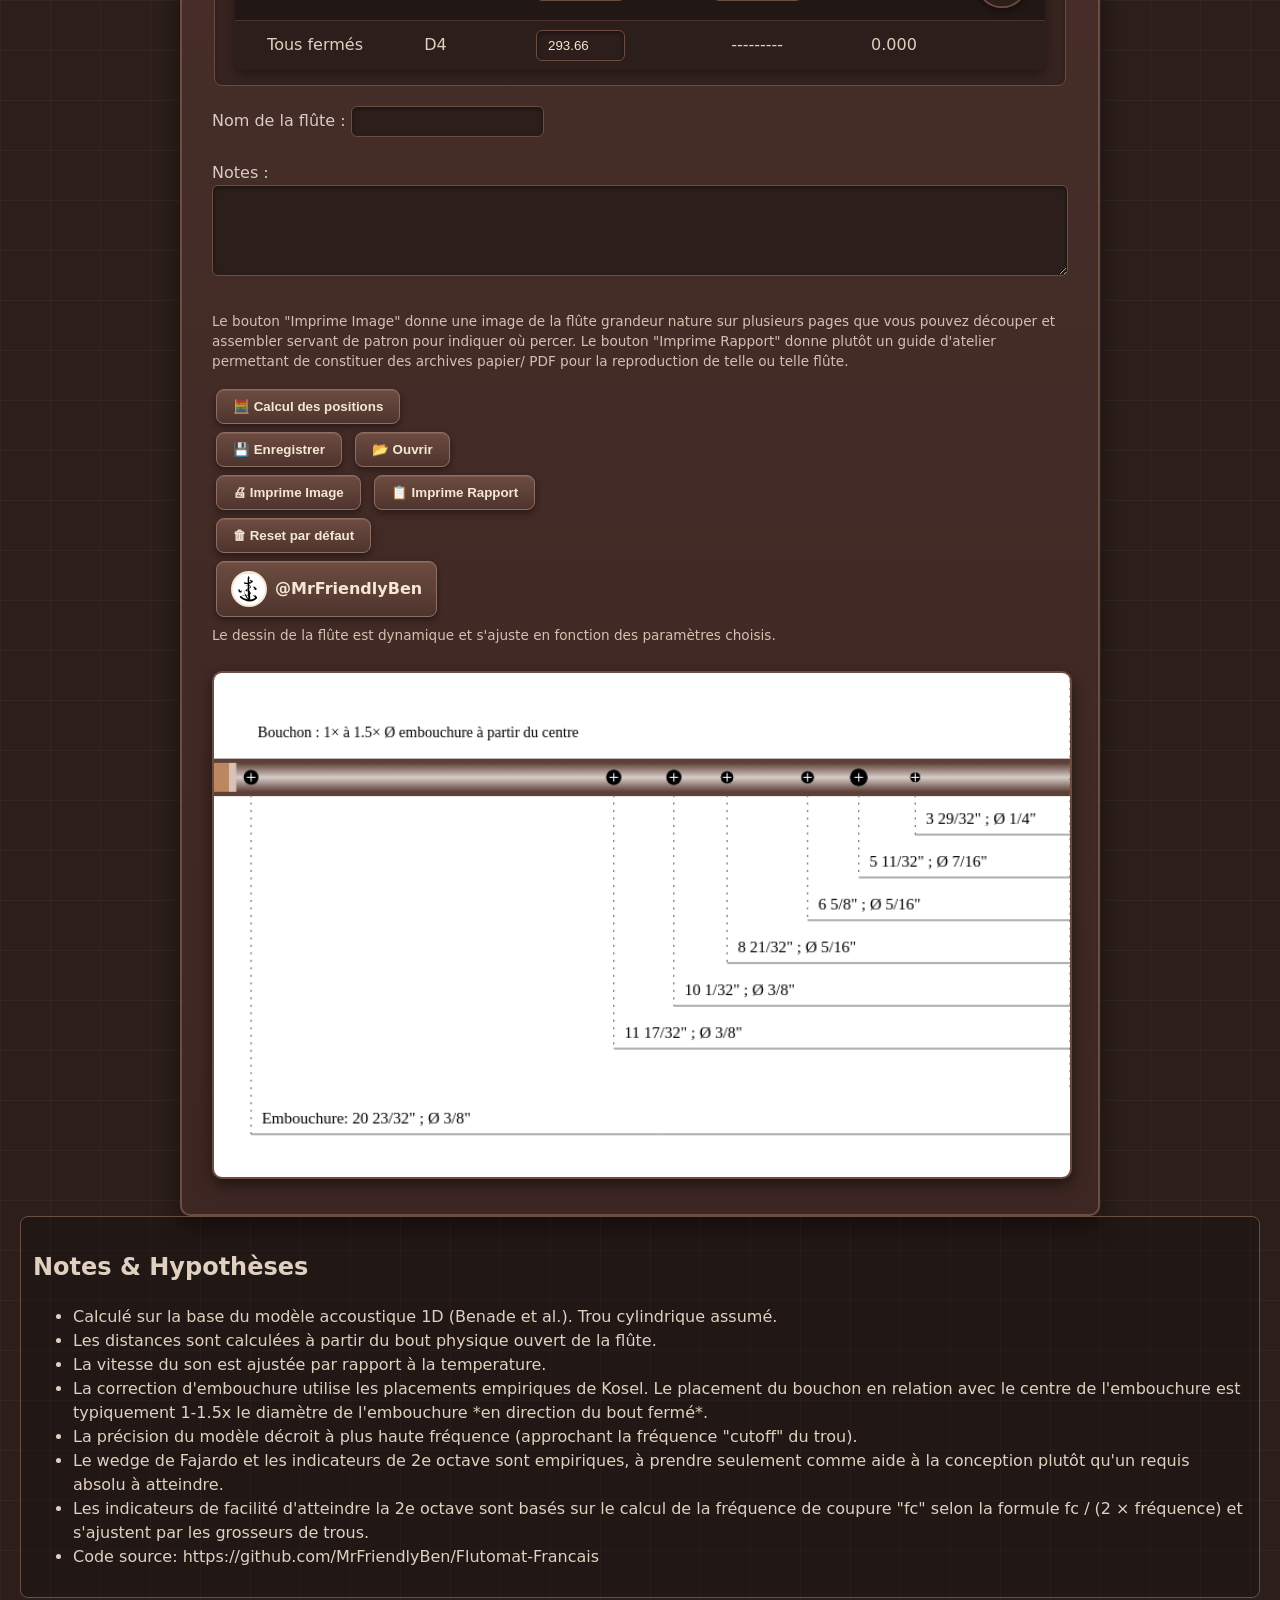
==== commit b50e3c3e: "Version 5.2 Ajout de mode et changement boutons de lecture, 7 trous maintenant" ====
--- a/index.html
+++ b/index.html
@@ -117,26 +117,57 @@
                 <label for="scalePreset">Mode / Gamme :</label>
                 <select id="scalePreset">
                     <option value="">— Personnalisé —</option>
-                    <option value="221222">Majeure diatonique</option>
-                    <option value="1121222">Majeure 7 trous Simple système</option>
-                    <option value="212221">Mineure naturelle</option>
-                    <option value="32232">Pentatonique mineure (Amérindienne)</option>
-                    <option value="22323">Pentatonique majeure</option>
-                    <option value="321132">Blues 6 trous</option>
-                    <option value="32223">Blues 5 trous</option>
-                    <option value="33132">Blues mineure</option>
-                    <option value="32322">Man Gong</option>
-                    <option value="23223">Pentatonique Écossaise</option>
-                    <option value="23232">Pentatonique égyptienne</option>
-                    <option value="22332">Pentatonique japonaise (Yo)</option>
-                    <option value="13232">Pentatonique japonaise (In)</option>
-                    <option value="21313">Hirajoshi</option>
-                    <option value="42141">Iwato</option>
-                    <option value="32121">Kumoi</option>
-                    <option value="12414">Balinaise</option>
-                    <option value="13113">Pelod (Balinaise)</option>
-                    <option value="22222">Équidistante (5 tons)</option>
-                    <option value="3333">Tétracorde</option>
+
+                    <optgroup label="Diatoniques">
+                        <option value="2212221">Majeure diatonique (7 trous)</option>
+                        <option value="221222">Majeure 6 trous Simple système</option>
+                        <option value="1121222">Majeure 7 trous Simple système</option>
+                        <option value="212221">Mineure naturelle</option>
+                        <option value="212212">Mineure harmonique</option>
+                        <option value="212222">Mineure mélodique</option>
+                    </optgroup>
+
+                    <optgroup label="Amérindienne / Blues">
+                        <option value="32232">Pentatonique mineure (Amérindienne 5)</option>
+                        <option value="212232">Amérindienne + 2 (couleur)</option>
+                        <option value="322212">Amérindienne + 6 (couleur)</option>
+                        <option value="321132">Blues 6 trous</option>
+                        <option value="32223">Blues 5 trous</option>
+                        <option value="33132">Blues mineure</option>
+                        <option value="321232">Blues + 6 (couleur)</option>
+                    </optgroup>
+
+                    <optgroup label="Pentatoniques majeures & Tunisie">
+                        <option value="22323">Pentatonique majeure</option>
+                        <option value="221223">Penta majeure + 4 (couleur)</option>
+                        <option value="223221">Penta majeure + 7 (couleur)</option>
+                        <option value="22323">Pentatonique (raṣd / Tunisie)</option>
+                        <option value="221223">Tunisienne + 4 (couleur)</option>
+                        <option value="223221">Tunisienne + 7 (couleur)</option>
+                    </optgroup>
+
+                    <optgroup label="Monde">
+                        <option value="32322">Man Gong</option>
+                        <option value="23223">Pentatonique écossaise</option>
+                        <option value="23232">Pentatonique égyptienne</option>
+                        <option value="22332">Pentatonique japonaise (Yo)</option>
+                        <option value="13232">Pentatonique japonaise (In)</option>
+                        <option value="21313">Hirajoshi</option>
+                        <option value="42141">Iwato</option>
+                        <option value="32121">Kumoi</option>
+                        <option value="12414">Balinaise</option>
+                        <option value="13113">Pelog (Balinaise)</option>
+                        <option value="22222">Équidistante (5 tons)</option>
+                        <option value="3333">Tétracorde</option>
+                    </optgroup>
+
+                    <optgroup label="Autres">
+                        <option value="22123">Mixolydien sans 7 (5 trous)</option>
+                        <option value="21232">Dorien sans 6 (5 trous)</option>
+                        <option value="32122">Mineure penta + 2</option>
+                        <option value="23212">Écossaise + 4 (couleur)</option>
+                        <option value="1312122">Phrygien dominant</option>
+                    </optgroup>
                 </select>
                 </div>
                     <label for="intervalSequence">Intervalles; nombre de demi-tons entre chaque note (ex: 221222 diatonique majeure ou 32232 pentatonique mineure etc. ou personnalisé)</label>
@@ -145,11 +176,11 @@
                     <!--<button type="button" id="playScaleButton" style="margin-left: 8px;">▶ Écouter</button>-->
                 </div>
                     <div style="margin-top: 10px; display: flex; flex-wrap: wrap; gap: 6px;">
-                    <!--<button type="button" class="melody-btn" data-style="blues">▶ Blues</button>
-                    <button type="button" class="melody-btn" data-style="folk">▶ Folk</button>-->
-                    <button type="button" class="melody-btn" data-style="orientale">▶ Orientale</button>
+                    <!--<button type="button" class="melody-btn" data-style="patternOriental1">▶ Orientale 1</button>
+                    <button type="button" class="melody-btn" data-style="patternOriental2">▶ Orientale 2</button>-->
+                    <button type="button" class="melody-btn" data-style="pattern2">▶ 5 trous</button>
                     <button type="button" class="melody-btn" data-style="pattern1">▶ 6 trous</button>
-                    <button type="button" class="melody-btn" data-style="pattern2">▶ 5 trous</button>
+                    <button type="button" class="melody-btn" data-style="pattern0">▶ 7 trous</button>
                 </div>
 
                 <div style="margin-top: 12px;">
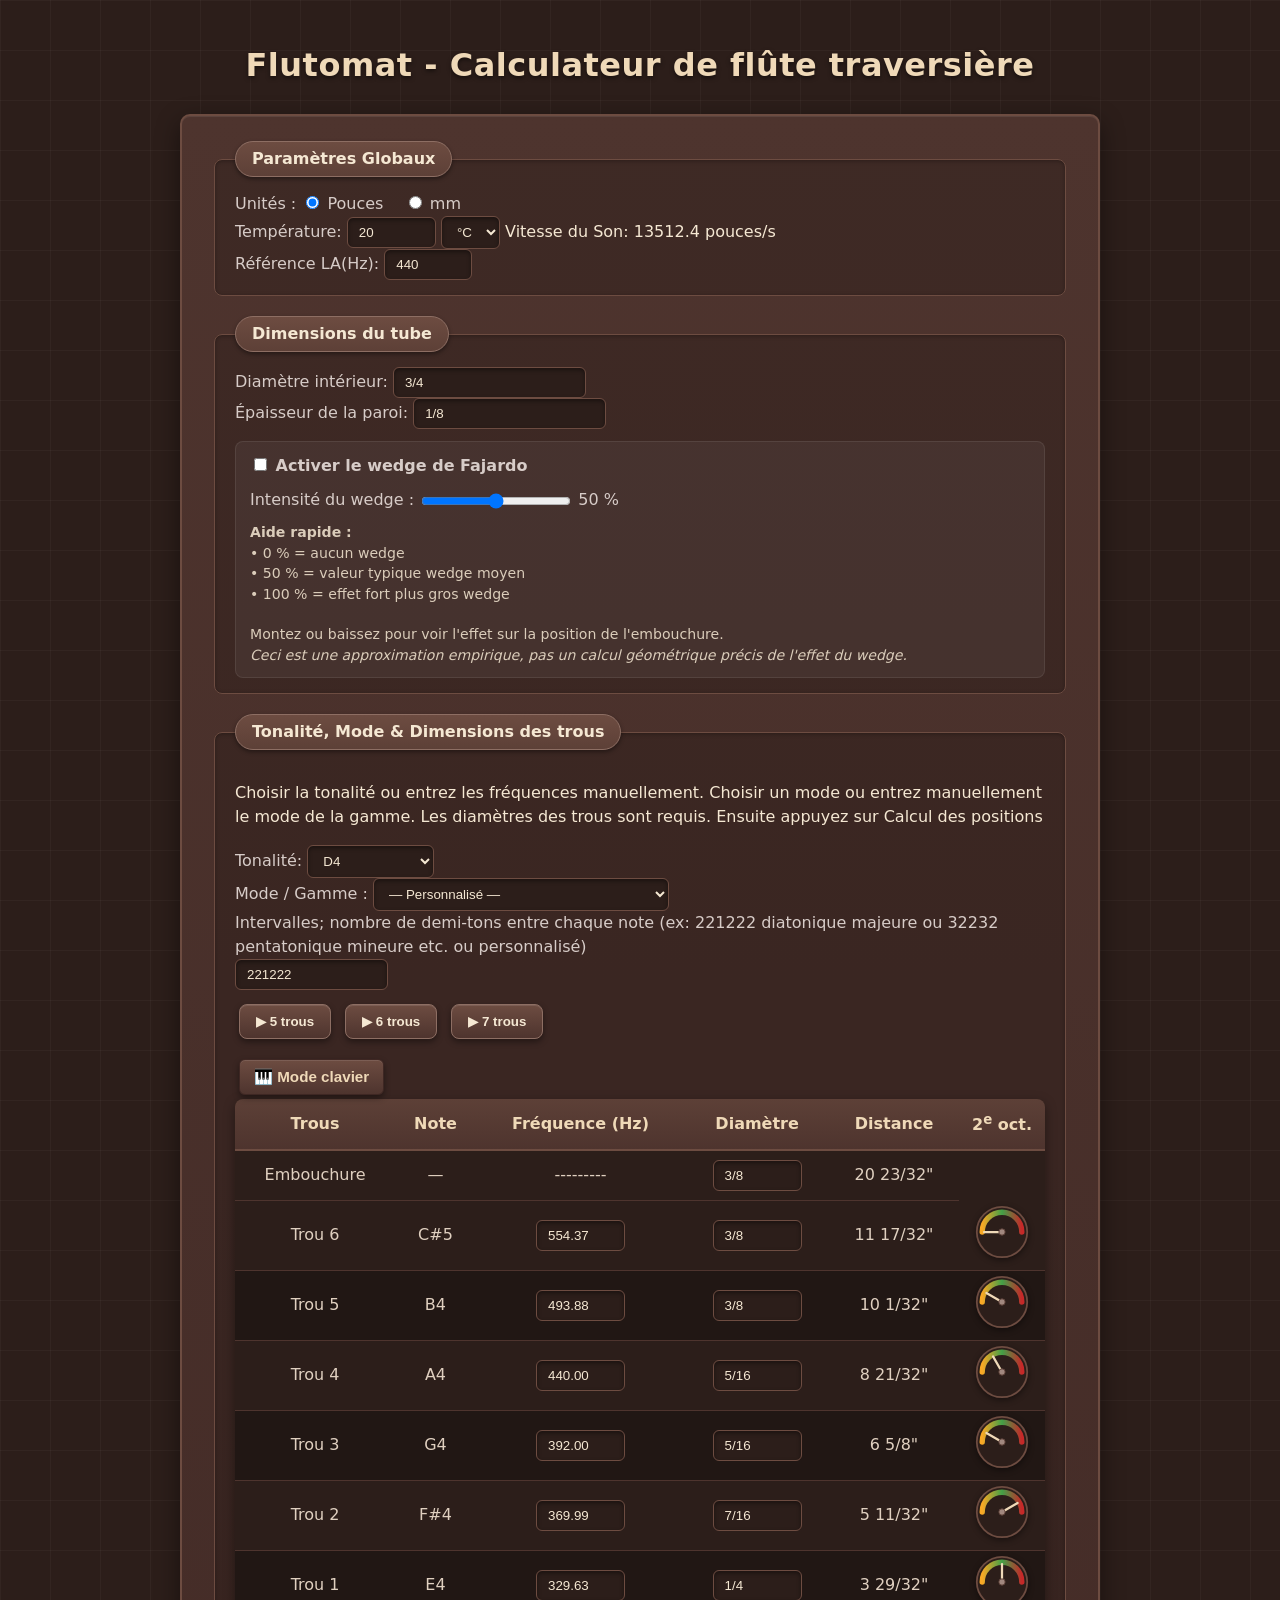
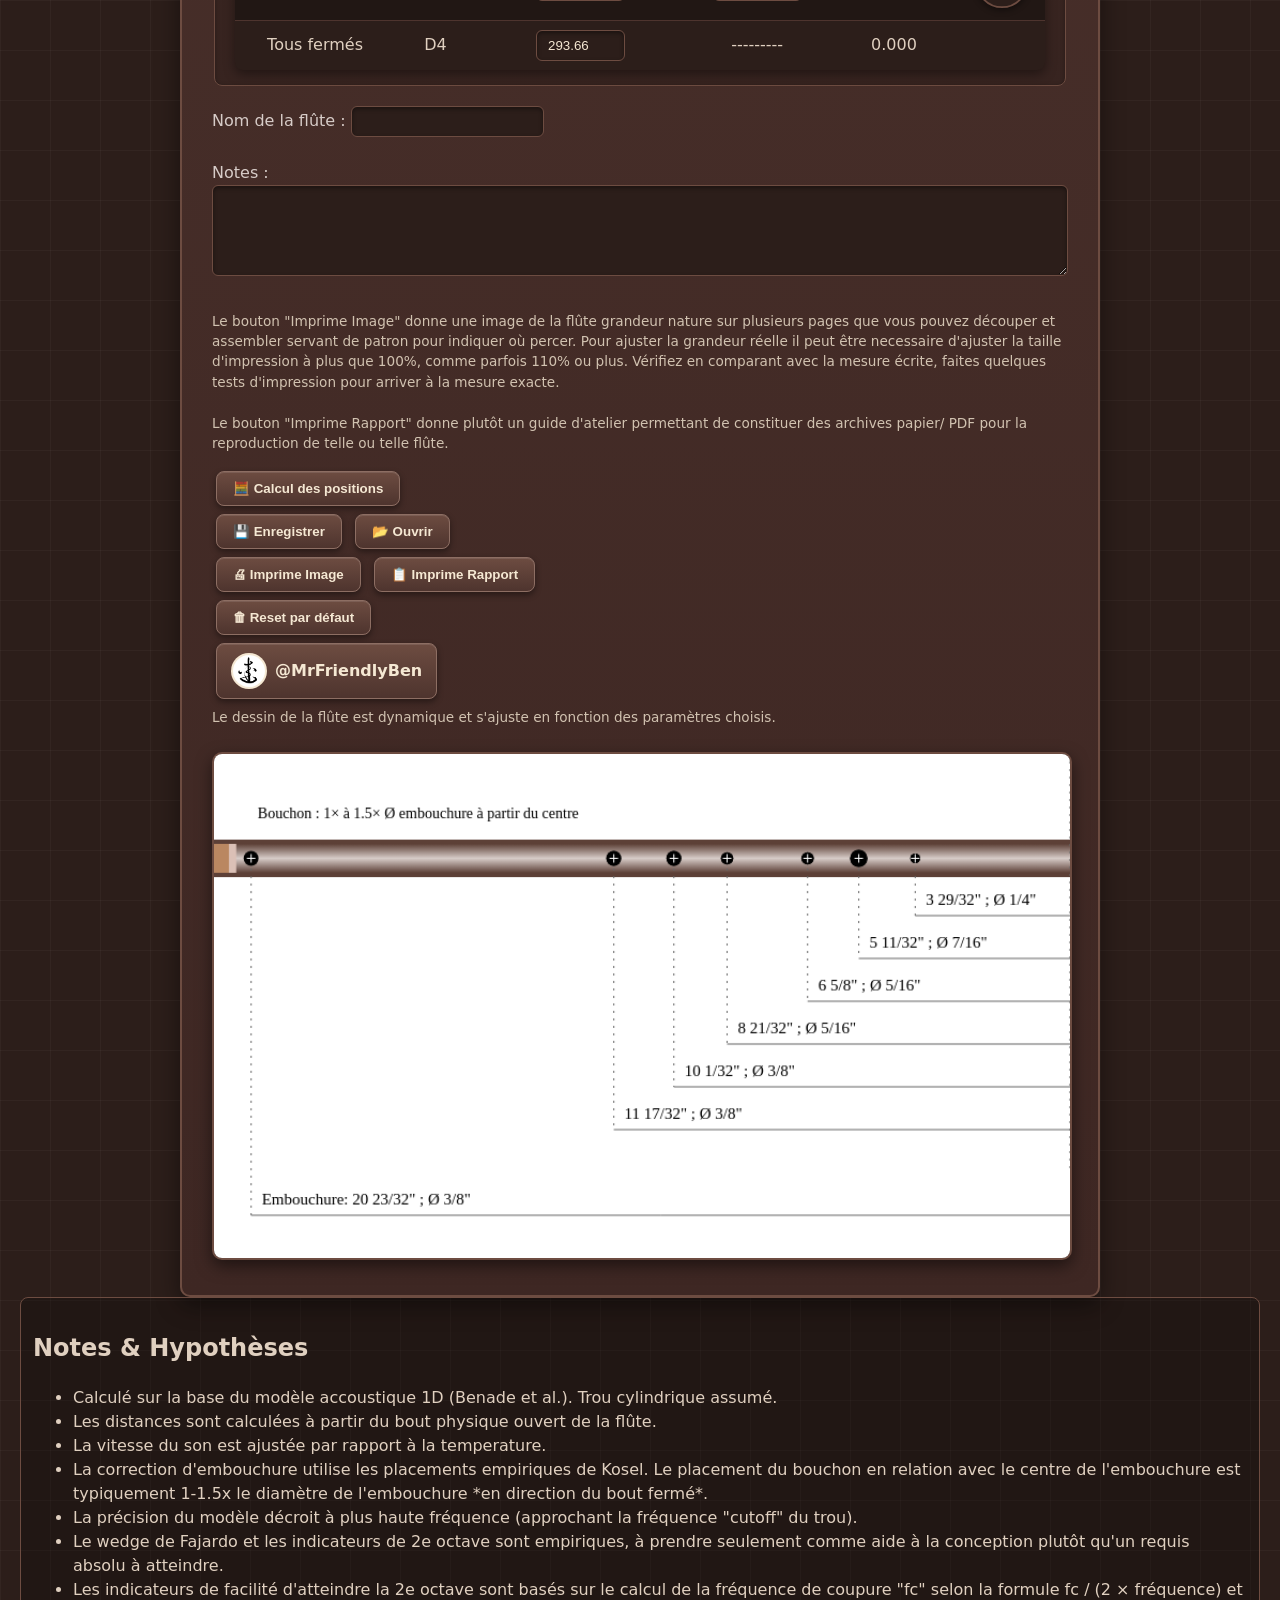
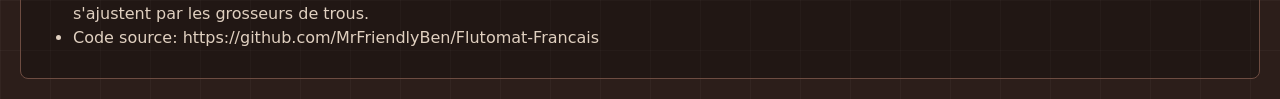
==== commit 8d51bbe2: "Version 5.3" ====
--- a/index.html
+++ b/index.html
@@ -178,9 +178,9 @@
                     <div style="margin-top: 10px; display: flex; flex-wrap: wrap; gap: 6px;">
                     <!--<button type="button" class="melody-btn" data-style="patternOriental1">▶ Orientale 1</button>
                     <button type="button" class="melody-btn" data-style="patternOriental2">▶ Orientale 2</button>-->
-                    <button type="button" class="melody-btn" data-style="pattern2">▶ 5 trous</button>
-                    <button type="button" class="melody-btn" data-style="pattern1">▶ 6 trous</button>
-                    <button type="button" class="melody-btn" data-style="pattern0">▶ 7 trous</button>
+                    <button type="button" class="melody-btn" data-style="pattern5">▶ 5 trous</button>
+                    <button type="button" class="melody-btn" data-style="pattern6">▶ 6 trous</button>
+                    <button type="button" class="melody-btn" data-style="pattern7">▶ 7 trous</button>
                 </div>
 
                 <div style="margin-top: 12px;">
@@ -516,7 +516,10 @@
 		</div>
 		<br>
     		<p style="font-size: 0.85em; opacity: 0.8; margin-top: 4px;">
-                Le bouton "Imprime Image" donne une image de la flûte grandeur nature sur plusieurs pages que vous pouvez découper et assembler servant de patron pour indiquer où percer. Le bouton "Imprime Rapport" donne plutôt un guide d'atelier permettant de constituer des archives papier/ PDF pour la reproduction de telle ou telle flûte.
+                Le bouton "Imprime Image" donne une image de la flûte grandeur nature sur plusieurs pages que vous pouvez découper et assembler servant de patron pour indiquer où percer. Pour ajuster la grandeur réelle il peut être necessaire d'ajuster la taille d'impression à plus que 100%, comme parfois 110% ou plus. Vérifiez en comparant avec la mesure écrite, faites quelques tests d'impression pour arriver à la mesure exacte. 
+                <br>
+                <br>
+                 Le bouton "Imprime Rapport" donne plutôt un guide d'atelier permettant de constituer des archives papier/ PDF pour la reproduction de telle ou telle flûte.
             </p>
 
         <button type="submit" id="calculateButton">🧮&nbsp;Calcul des positions</button>
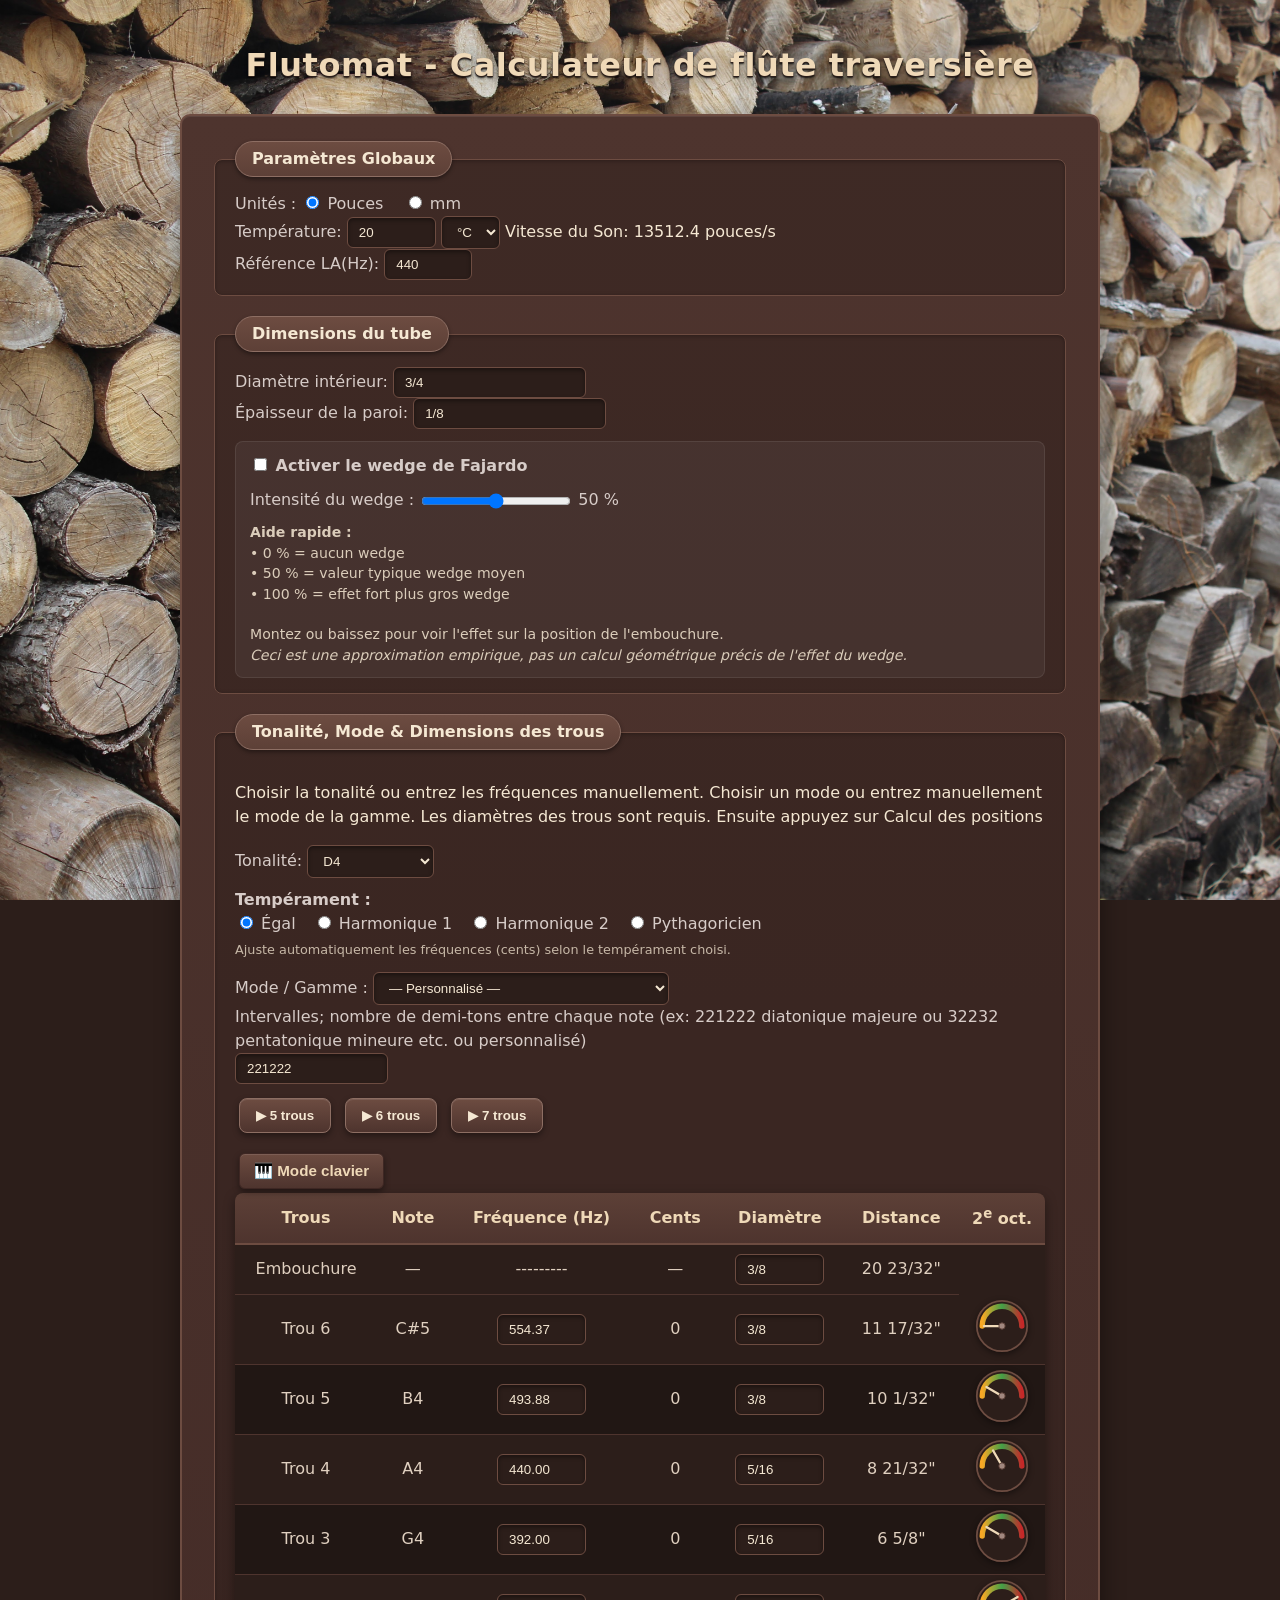
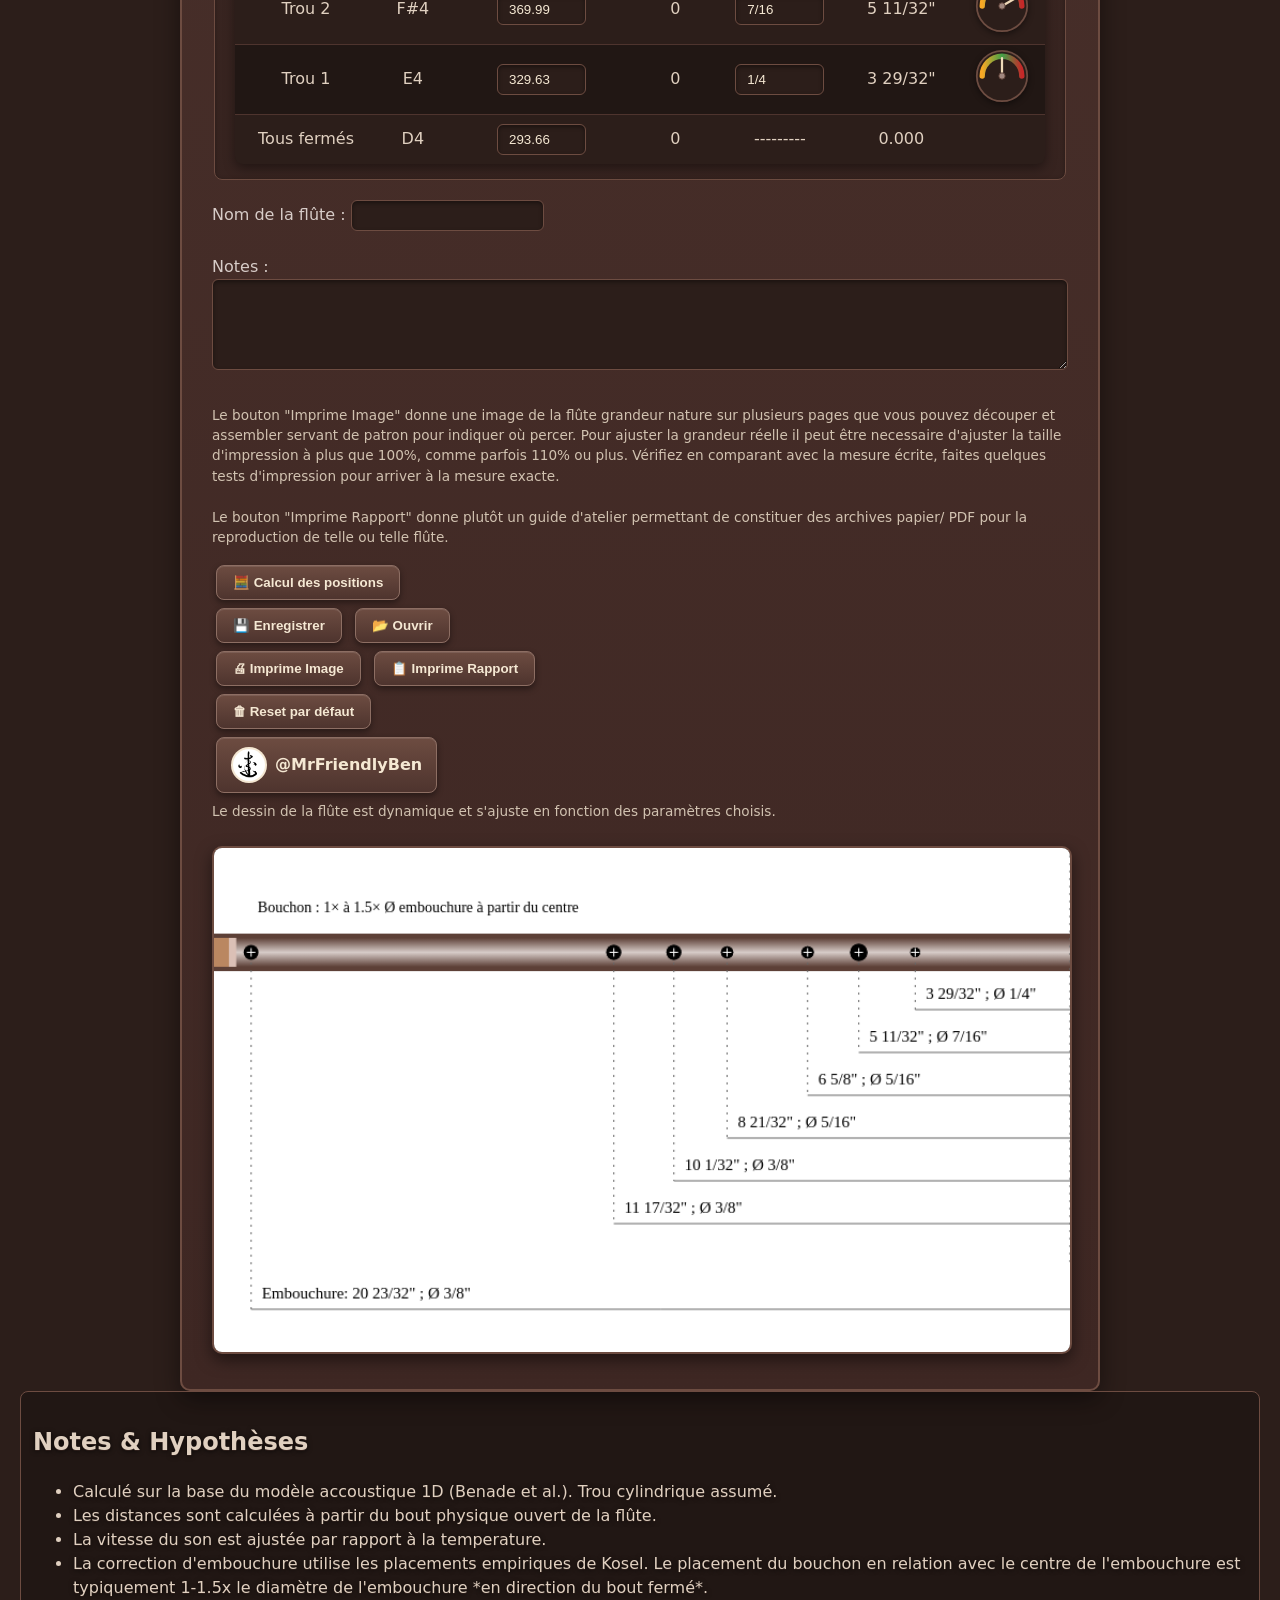
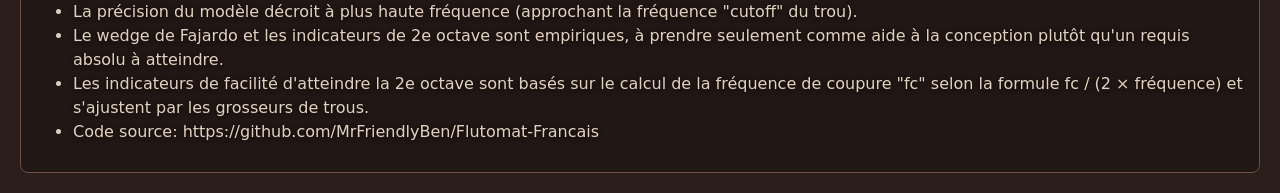
==== commit e01d97c7: "Version 5.5" ====
--- a/index.html
+++ b/index.html
@@ -113,7 +113,27 @@
                     <!-- Add more keys as needed -->
                 </select>
                 <div>
-                    <div>
+
+                <div style="margin: 10px 0;">
+                    <label style="font-weight: 600;">Tempérament :</label><br>
+                    <label style="margin-right: 12px;">
+                        <input type="radio" name="temperament" value="equal" checked> Égal
+                    </label>
+                    <label style="margin-right: 12px;">
+                        <input type="radio" name="temperament" value="harmonic1"> Harmonique 1
+                    </label>
+                    <label style="margin-right: 12px;">
+                        <input type="radio" name="temperament" value="harmonic2"> Harmonique 2
+                    </label>
+                    <label>
+                        <input type="radio" name="temperament" value="pythagorean"> Pythagoricien
+                    </label>
+                    <p style="font-size: 0.8em; opacity: 0.75; margin-top: 4px;">
+                        Ajuste automatiquement les fréquences (cents) selon le tempérament choisi.
+                    </p>
+                </div>
+                
+                <div>
                 <label for="scalePreset">Mode / Gamme :</label>
                 <select id="scalePreset">
                     <option value="">— Personnalisé —</option>
@@ -214,6 +234,7 @@
                         <th>Trous</th>
                         <th>Note</th>
                         <th>Fréquence (Hz)</th>
+                        <th>Cents</th>
                         <th>Diamètre</th>
                         <th>Distance</th>
                         <th style="width:70px;">2<sup>e</sup> oct.</th>
@@ -225,6 +246,7 @@
                         <td>Embouchure</td>
                         <td>—</td>
                         <td>---------</td>
+                        <td><output id="centsEmb">0</output></td>
                         <td><input type="text" name="embouchureDiameter" id="embouchureDiameter" min="0.2" value="3/8"
                                 step="any" required></td>
                         <td style="display:none"><output name="resultEmbouchure" id="resultEmbouchure"
@@ -241,6 +263,7 @@
                         <td>Trou 7</td>
                         <td><output id="note7"></output></td>
                         <td><input type="number" name="holeFrequency" id="freq7" value="587.33" step="any" required></td>
+                        <td><output id="cents7">0</output></td>
                         <td><input type="text" name="holeDiameter" id="diam7" min="0.2" value="3/8" step="any" required></td>
                         <td style="display:none"><output name="resultHole" id="result7"></output></td>
                         <td><output id="result7Fraction"></output></td>
@@ -267,8 +290,8 @@
                     <tr class="hole-row" data-hole-index="5">
                         <td>Trou 6</td>
                         <td><output id="note6"></output></td>
-                        <td><input type="number" name="holeFrequency" id="freq6" value="554.37" step="any" required>
-                        </td>
+                        <td><input type="number" name="holeFrequency" id="freq6" value="554.37" step="any" required></td>
+                        <td><output id="cents6">0</output></td>
                         <td><input type="text" name="holeDiameter" id="diam6" min="0.2" value="3/8" step="any" required></td>
                         <td style="display:none"><output name="resultHole" id="result6"></output></td>
 						<td><output id="result6Fraction"></output></td>
@@ -304,8 +327,8 @@
                     <tr class="hole-row" data-hole-index="4">
                         <td>Trou 5</td>
                         <td><output id="note5"></output></td>
-                        <td><input type="number" name="holeFrequency" id="freq5" value="493.88" step="any" required>
-                        </td>
+                        <td><input type="number" name="holeFrequency" id="freq5" value="493.88" step="any" required></td>
+                        <td><output id="cents5">0</output></td>
                         <td><input type="text" name="holeDiameter" id="diam5" min="0.2" value="3/8" step="any" required></td>
                         <td style="display:none"><output name="resultHole" id="result5"></output></td>
 						<td><output id="result5Fraction"></output></td>
@@ -341,8 +364,8 @@
                     <tr class="hole-row" data-hole-index="3">
                         <td>Trou 4</td>
                         <td><output id="note4"></output></td>
-                        <td><input type="number" name="holeFrequency" id="freq4" value="440.00" step="any" required>
-                        </td>
+                        <td><input type="number" name="holeFrequency" id="freq4" value="440.00" step="any" required></td>
+                        <td><output id="cents4">0</output></td>
                         <td><input type="text" name="holeDiameter" id="diam4" min="0.2" value="5/16" step="any" required></td>
                         <td style="display:none"><output name="resultHole" id="result4"></output></td>
 						<td><output id="result4Fraction"></output></td>
@@ -378,8 +401,8 @@
                     <tr class="hole-row" data-hole-index="2">
                         <td>Trou 3</td>
                         <td><output id="note3"></output></td>
-                        <td><input type="number" name="holeFrequency" id="freq3" value="392.00" step="any" required>
-                        </td>
+                        <td><input type="number" name="holeFrequency" id="freq3" value="392.00" step="any" required></td>
+                        <td><output id="cents3">0</output></td>
                         <td><input type="text" name="holeDiameter" id="diam3" min="0.2" value="5/16" step="any" required></td>
                         <td style="display:none"><output name="resultHole" id="result3"></output></td>
 						<td><output id="result3Fraction"></output></td>
@@ -415,8 +438,8 @@
                     <tr class="hole-row" data-hole-index="1">
                         <td>Trou 2</td>
                         <td><output id="note2"></output></td>
-                        <td><input type="number" name="holeFrequency" id="freq2" value="369.99" step="any" required>
-                        </td>
+                        <td><input type="number" name="holeFrequency" id="freq2" value="369.99" step="any" required></td>
+                        <td><output id="cents2">0</output></td>
                         <td><input type="text" name="holeDiameter" id="diam2" min="0.2" value="7/16" step="any" required></td>
                         <td style="display:none"><output name="resultHole" id="result2"></output></td>
 						<td><output id="result2Fraction"></output></td>
@@ -452,8 +475,8 @@
                     <tr class="hole-row" data-hole-index="0">
                         <td>Trou 1</td>
                         <td><output id="note1"></output></td>
-                        <td><input type="number" name="holeFrequency" id="freq1" value="329.63" step="any" required>
-                        </td>
+                        <td><input type="number" name="holeFrequency" id="freq1" value="329.63" step="any" required></td>
+                        <td><output id="cents1">0</output></td>
                         <td><input type="text" name="holeDiameter" id="diam1" min="0.2" value="1/4" step="any" required></td>
                         <td style="display:none"><output name="resultHole" id="result1"></output></td>
 						<td><output id="result1Fraction"></output></td>
@@ -492,6 +515,7 @@
                         <td><output id="noteEnd"></output></td>
                         <td><input type="number" name="endFrequency" id="endFrequency" value="293.66" step="any"
                                 required></td>
+                        <td><output id="centsEnd">0</output></td>
                         <td>---------</td>
                         <td><output name="resultEnd" id="resultEnd">0.000</output></td> <!-- Always 0 -->
                     </tr>
--- a/flutomat.css
+++ b/flutomat.css
@@ -14,11 +14,12 @@
 
 body {
     font-family: 'Segoe UI', system-ui, sans-serif;
-    background-color: var(--bg-deep);
-    background-image: 
-        linear-gradient(90deg, rgba(255,255,255,0.03) 1px, transparent 1px),
-        linear-gradient(rgba(255,255,255,0.03) 1px, transparent 1px);
-    background-size: 50px 50px;
+    background-color: var(--bg-deep); /* couleur de secours si l'image ne charge pas */
+    background-image: url("IMG_3902.jpg");
+    background-size: cover;       /* couvre tout l'écran */
+    background-position: center;
+    background-repeat: no-repeat;
+    background-attachment: fixed; /* optionnel : fond fixe au scroll */
     color: var(--text-light);
     margin: 0;
     padding: 20px;
@@ -27,11 +28,15 @@
 
 h1 {
     text-align: center;
-    color: #efd9b8;
+    color: #efd9b8; /* même couleur qu’avant */
     font-weight: 600;
     margin-bottom: 25px;
-    text-shadow: 0 2px 4px rgba(0,0,0,0.5);
     letter-spacing: 0.5px;
+    /* Ombre / profondeur */
+    text-shadow:
+        0 1px 0 #2c1e1a,
+        0 2px 2px rgba(0, 0, 0, 0.85),
+        0 0 22px rgba(0, 0, 0, 0.6);
 }
 
 /* Conteneur principal */
@@ -173,6 +178,9 @@
     border-radius: 8px;
     padding: 12px;
     color: #e0d0c0;
+        text-shadow:
+        0 1px 0 #2c1e1a,
+        0 1px 5px rgba(0, 0, 0, 0.8);
 }
 
 /* Responsive */
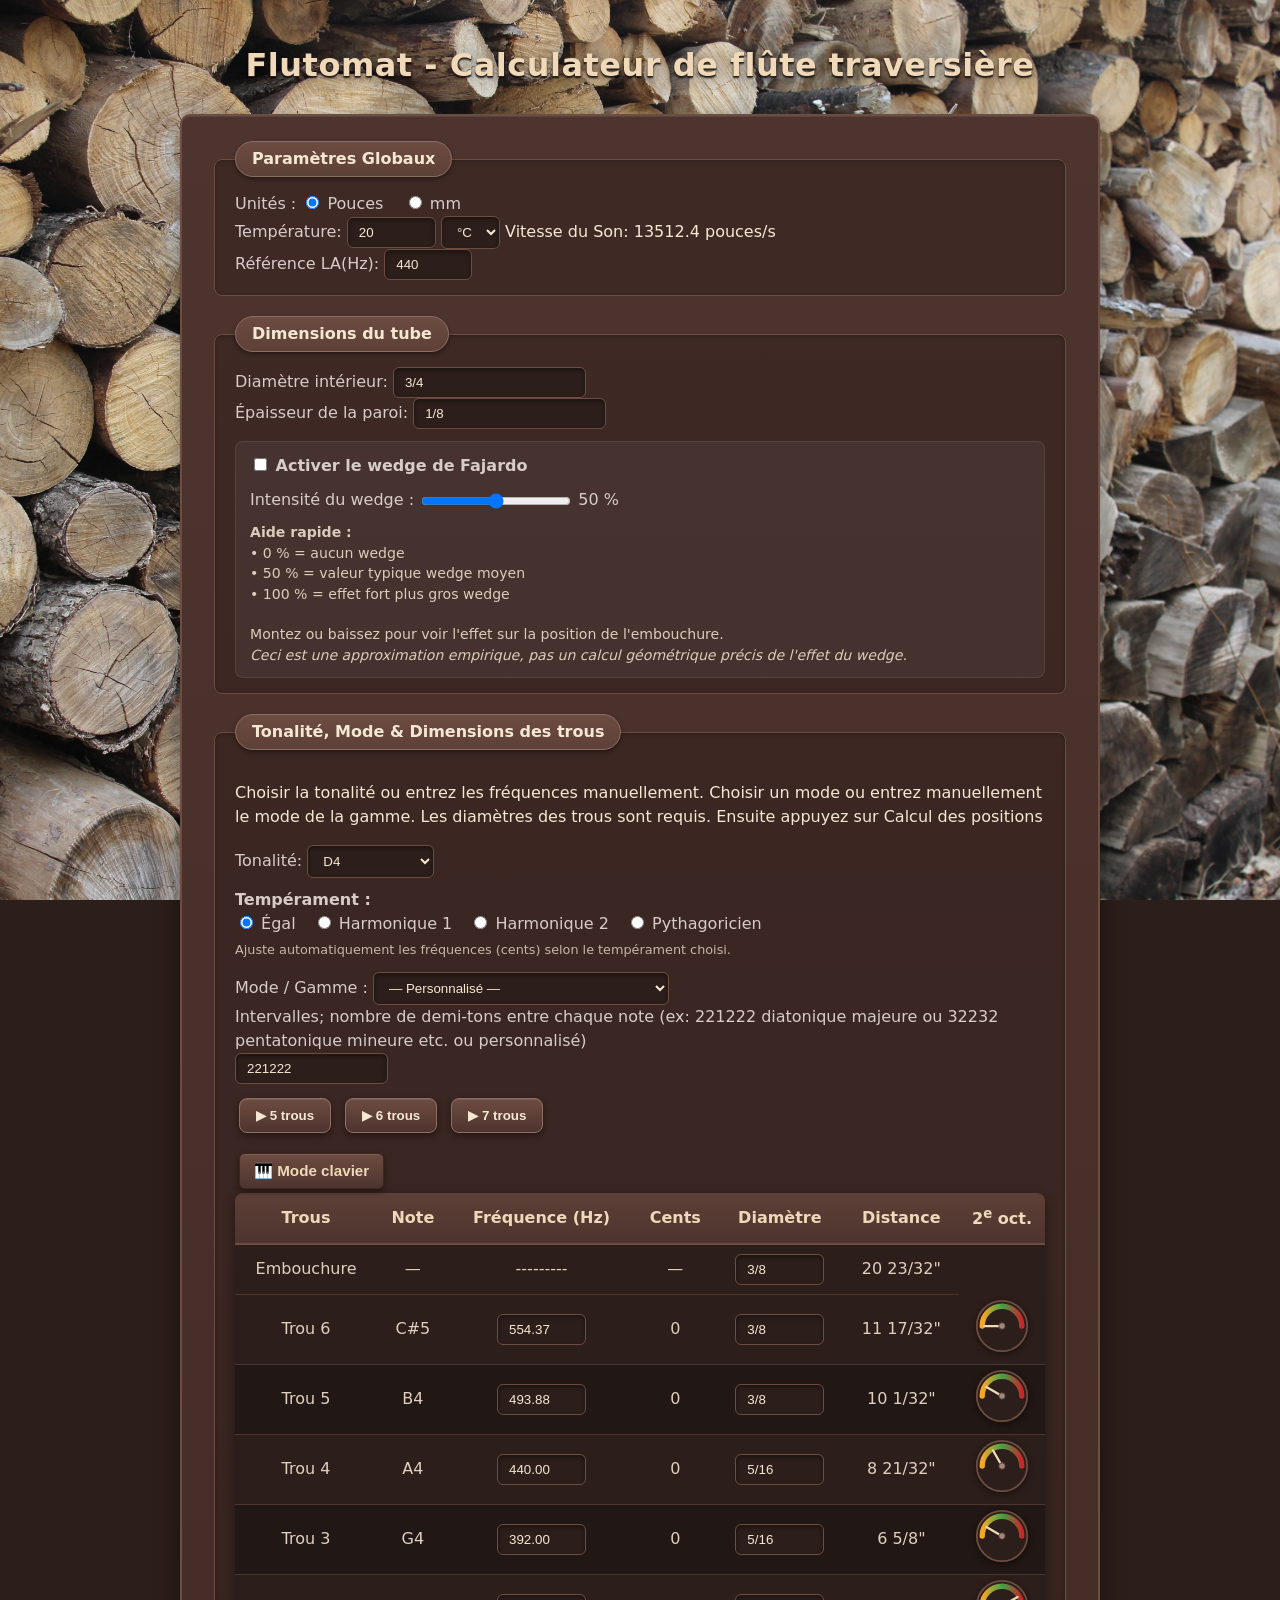
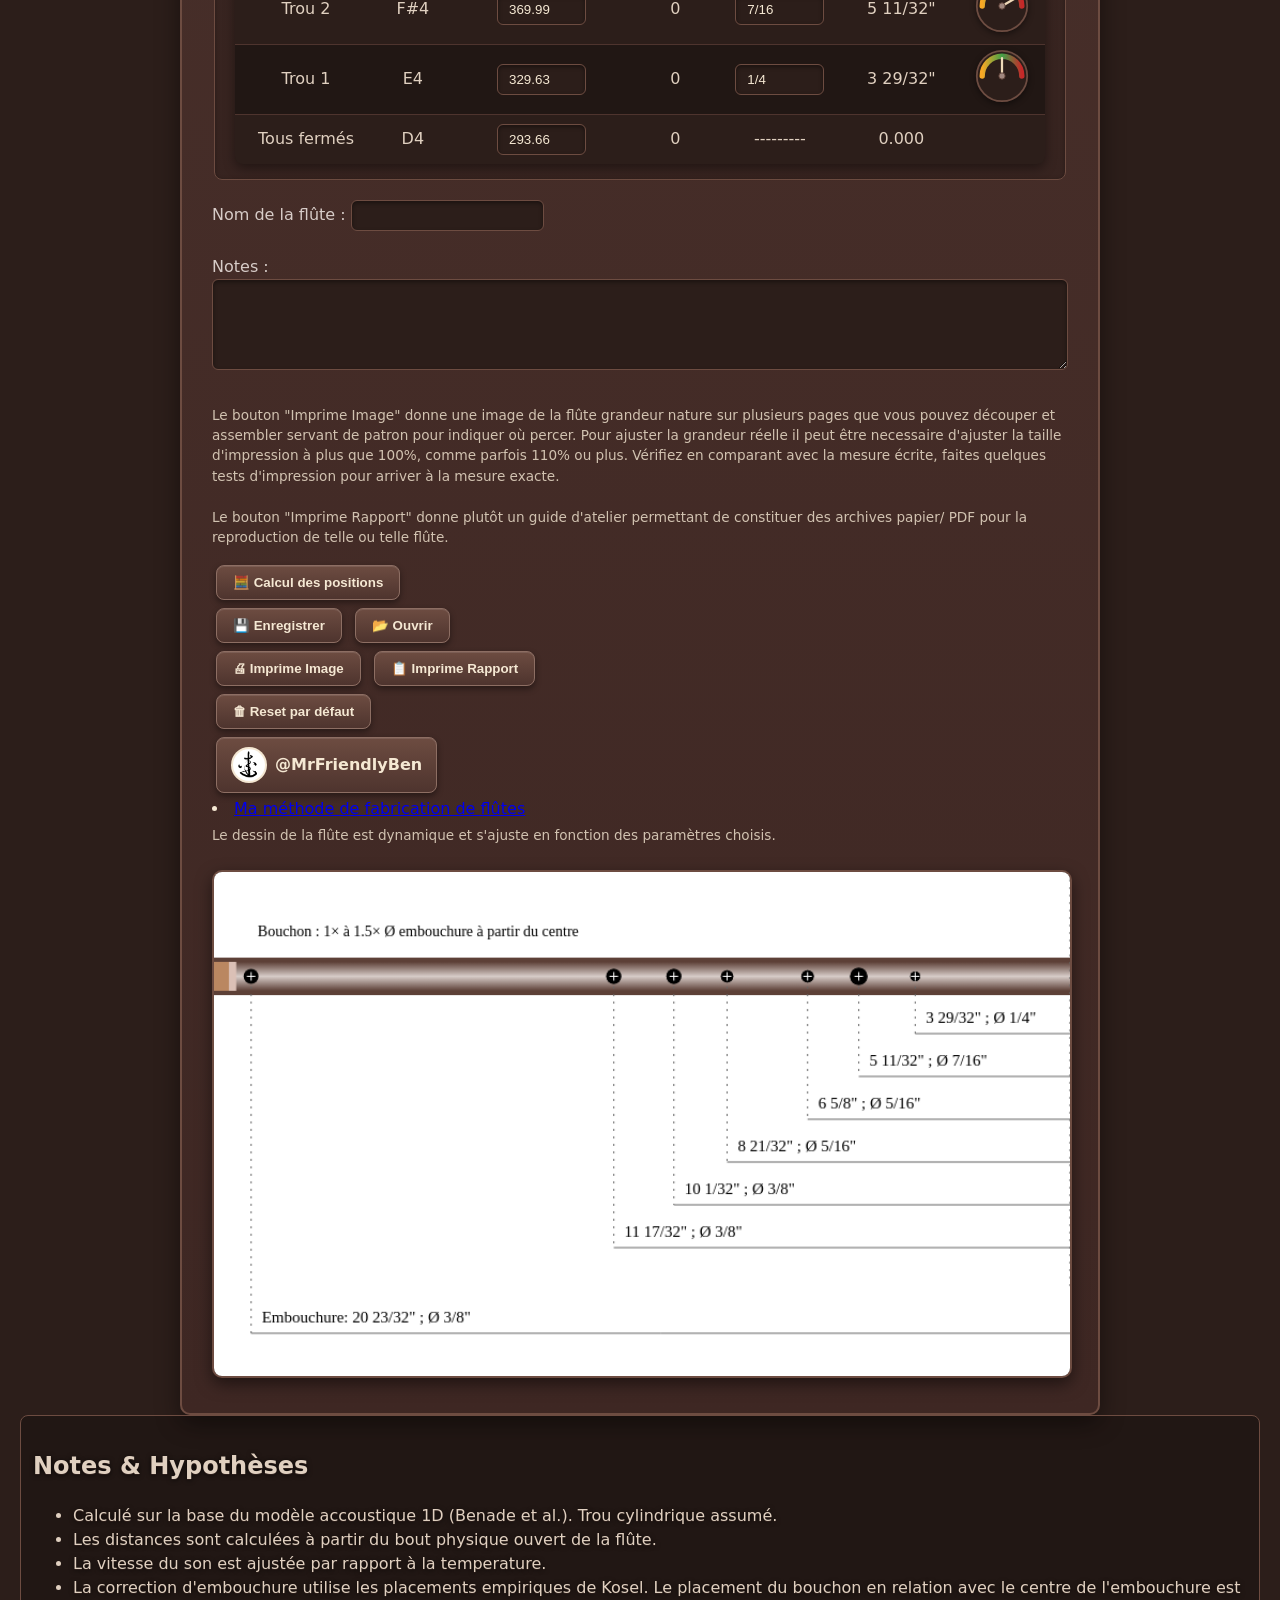
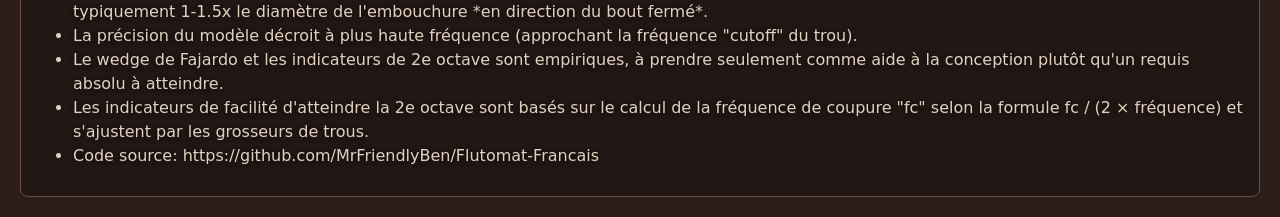
==== commit e94aab1f: "Version 5.7" ====
--- a/index.html
+++ b/index.html
@@ -568,6 +568,13 @@
             <img src="Metta3.jpg" alt="Logo" class="btn-logo-img">
             @MrFriendlyBen
         </a>
+            <li>
+                <a href="https://mrfriendlyben.github.io/Flutomat-Francais/index2.html"
+                target="_blank"
+                rel="noopener noreferrer">
+                    Ma méthode de fabrication de flûtes
+                </a>
+            </li>
    		<p style="font-size: 0.85em; opacity: 0.8; margin-top: 4px;">
                 Le dessin de la flûte est dynamique et s'ajuste en fonction des paramètres choisis.
         </p>
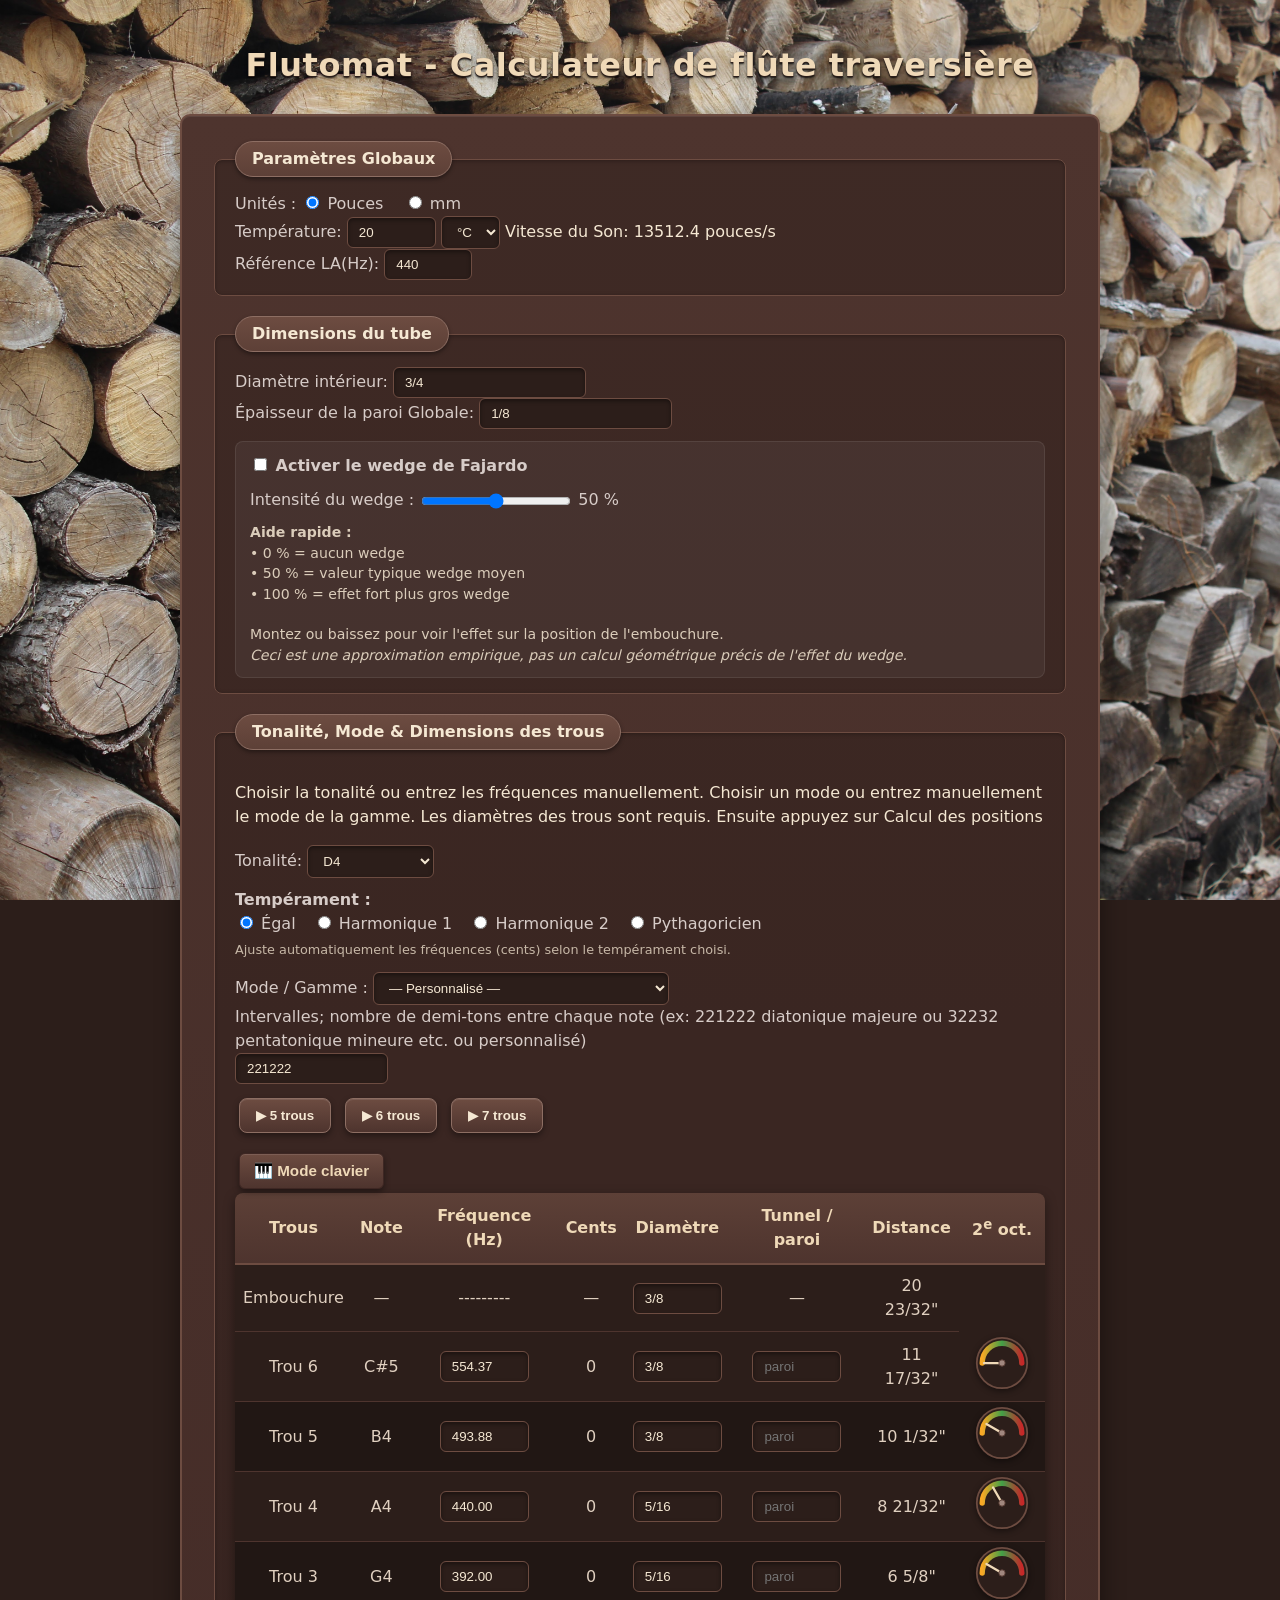
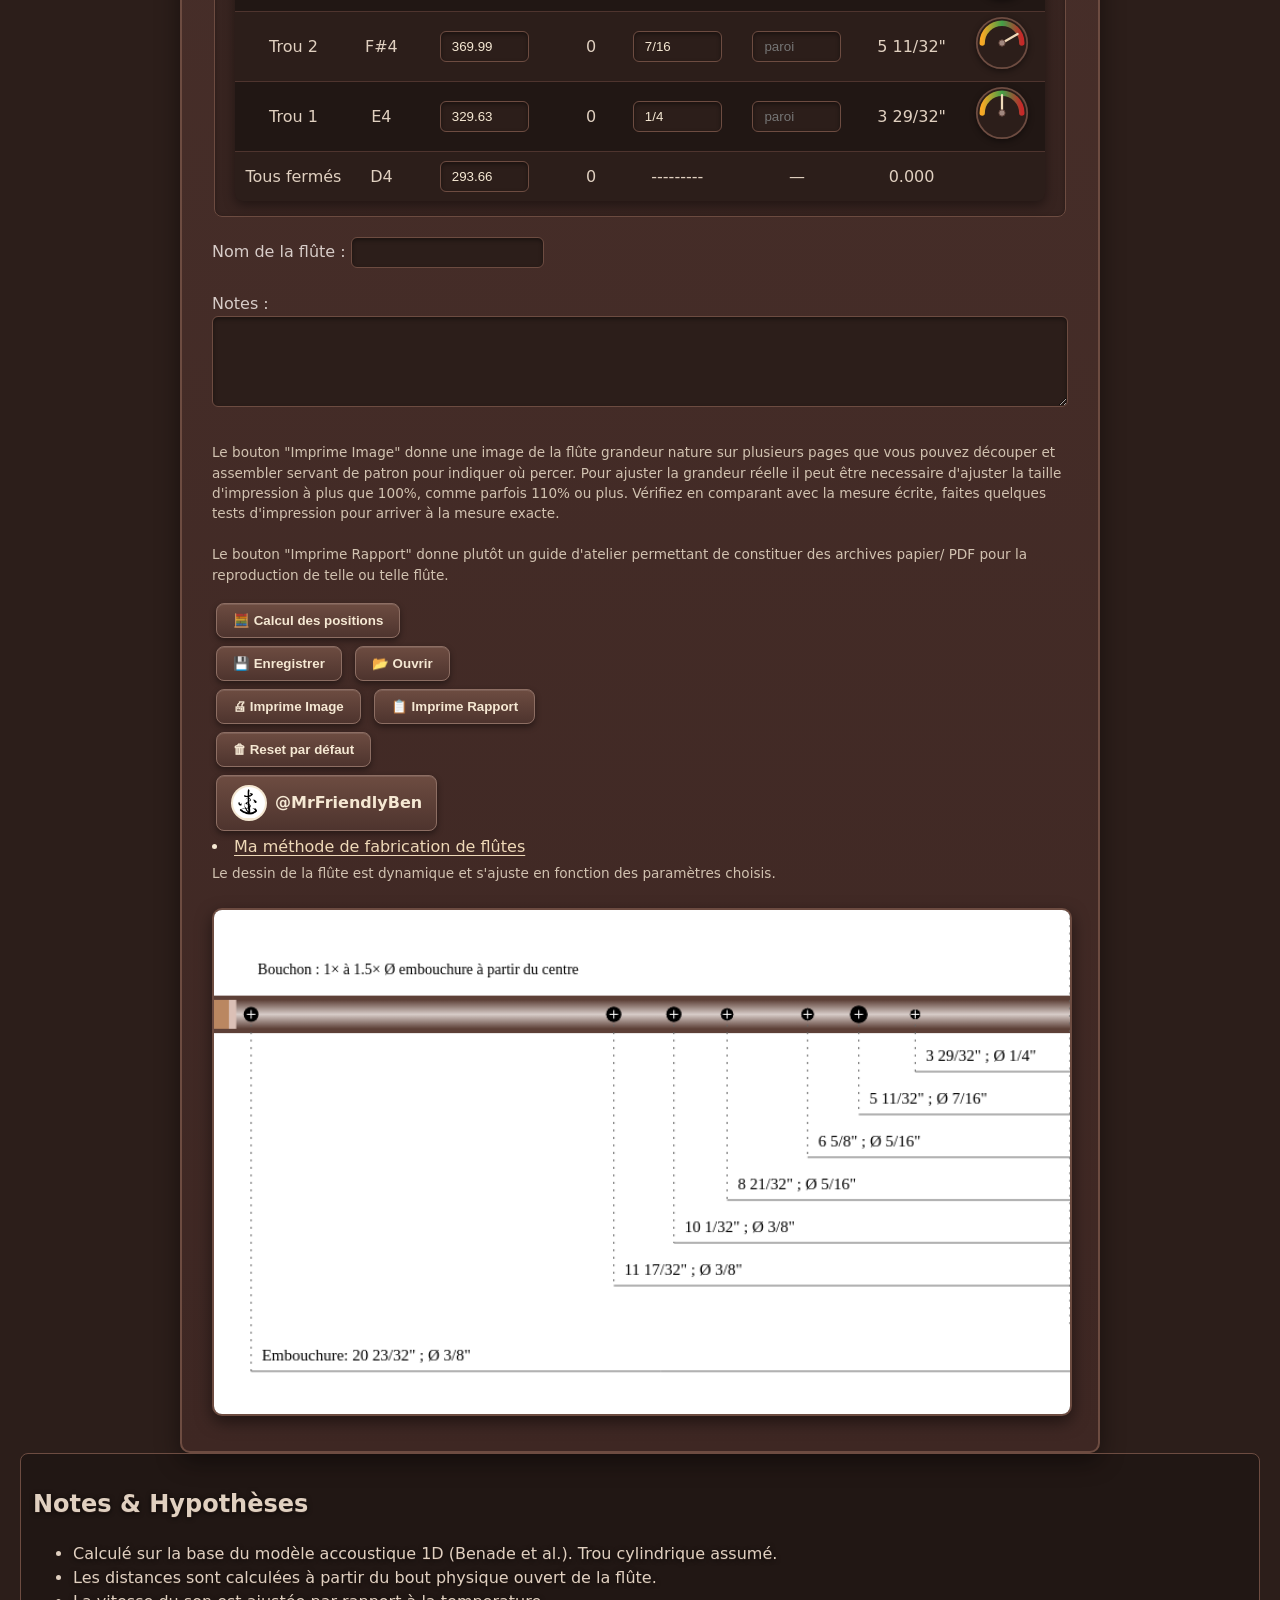
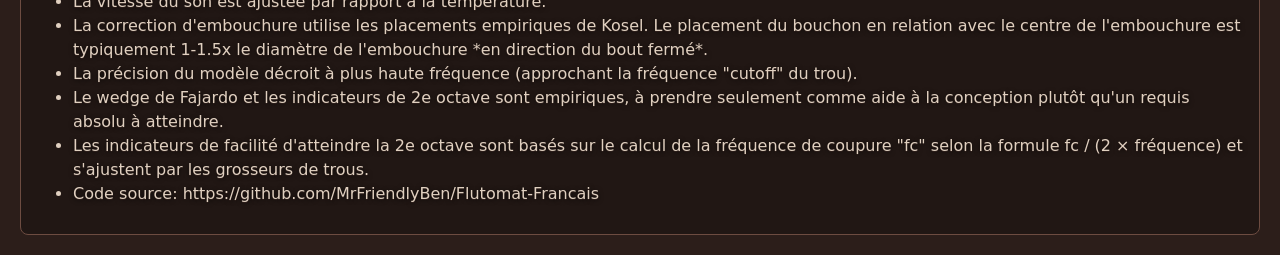
==== commit a62e47b7: "Add files via upload" ====
--- a/index.html
+++ b/index.html
@@ -6,7 +6,7 @@
     <meta name="viewport" content="width=device-width, initial-scale=1.0">
     <title>Flutomat-Calculateur de flûte</title>
     
-    <!-- Icône de l'onglet -->
+    <!-- Icône de l'onglet  -->
     <link rel="icon" type="image/png" href="icons8-flute-94.png">
     
     <link rel="stylesheet" href="flutomat.css">
@@ -50,7 +50,7 @@
                 <input type="text" name="boreDiameter" id="boreDiameter" min="0.01" value="3/4" step="any" required>
             </div>
             <div>
-                <label for="wallThickness">Épaisseur de la paroi:</label>
+                <label for="wallThickness">Épaisseur de la paroi Globale:</label>
                 <input type="text" name="wallThickness" id="wallThickness" value="1/8" required>
             </div>
             <div style="margin-top: 12px; padding: 12px 14px; background: rgba(255,255,255,0.05); border-radius: 8px; border: 1px solid rgba(255,255,255,0.08);">
@@ -236,6 +236,7 @@
                         <th>Fréquence (Hz)</th>
                         <th>Cents</th>
                         <th>Diamètre</th>
+                        <th title="Épaisseur locale ou longueur du tunnel. Vide = paroi globale">Tunnel / paroi</th>
                         <th>Distance</th>
                         <th style="width:70px;">2<sup>e</sup> oct.</th>
 						<!-- <th>Distance (Fraction)</th> -->
@@ -249,6 +250,7 @@
                         <td><output id="centsEmb">0</output></td>
                         <td><input type="text" name="embouchureDiameter" id="embouchureDiameter" min="0.2" value="3/8"
                                 step="any" required></td>
+                        <td>—</td>
                         <td style="display:none"><output name="resultEmbouchure" id="resultEmbouchure"
                                 for="embouchureDiameter boreDiameter wallThickness"></output></td>
 						<td>
@@ -265,6 +267,7 @@
                         <td><input type="number" name="holeFrequency" id="freq7" value="587.33" step="any" required></td>
                         <td><output id="cents7">0</output></td>
                         <td><input type="text" name="holeDiameter" id="diam7" min="0.2" value="3/8" step="any" required></td>
+                        <td><input type="text" name="holeWall" id="wall7" value="" placeholder="paroi" title="Vide = paroi globale"></td>
                         <td style="display:none"><output name="resultHole" id="result7"></output></td>
                         <td><output id="result7Fraction"></output></td>
                         <td class="gauge-cell">
@@ -293,6 +296,7 @@
                         <td><input type="number" name="holeFrequency" id="freq6" value="554.37" step="any" required></td>
                         <td><output id="cents6">0</output></td>
                         <td><input type="text" name="holeDiameter" id="diam6" min="0.2" value="3/8" step="any" required></td>
+                        <td><input type="text" name="holeWall" id="wall6" value="" placeholder="paroi" title="Vide = paroi globale"></td>
                         <td style="display:none"><output name="resultHole" id="result6"></output></td>
 						<td><output id="result6Fraction"></output></td>
                         <td class="gauge-cell">
@@ -330,6 +334,7 @@
                         <td><input type="number" name="holeFrequency" id="freq5" value="493.88" step="any" required></td>
                         <td><output id="cents5">0</output></td>
                         <td><input type="text" name="holeDiameter" id="diam5" min="0.2" value="3/8" step="any" required></td>
+                        <td><input type="text" name="holeWall" id="wall5" value="" placeholder="paroi" title="Vide = paroi globale"></td>
                         <td style="display:none"><output name="resultHole" id="result5"></output></td>
 						<td><output id="result5Fraction"></output></td>
                         <td class="gauge-cell">
@@ -367,6 +372,7 @@
                         <td><input type="number" name="holeFrequency" id="freq4" value="440.00" step="any" required></td>
                         <td><output id="cents4">0</output></td>
                         <td><input type="text" name="holeDiameter" id="diam4" min="0.2" value="5/16" step="any" required></td>
+                        <td><input type="text" name="holeWall" id="wall4" value="" placeholder="paroi" title="Vide = paroi globale"></td>
                         <td style="display:none"><output name="resultHole" id="result4"></output></td>
 						<td><output id="result4Fraction"></output></td>
                         <td class="gauge-cell">
@@ -404,6 +410,7 @@
                         <td><input type="number" name="holeFrequency" id="freq3" value="392.00" step="any" required></td>
                         <td><output id="cents3">0</output></td>
                         <td><input type="text" name="holeDiameter" id="diam3" min="0.2" value="5/16" step="any" required></td>
+                        <td><input type="text" name="holeWall" id="wall3" value="" placeholder="paroi" title="Vide = paroi globale"></td>
                         <td style="display:none"><output name="resultHole" id="result3"></output></td>
 						<td><output id="result3Fraction"></output></td>
                         <td class="gauge-cell">
@@ -441,6 +448,7 @@
                         <td><input type="number" name="holeFrequency" id="freq2" value="369.99" step="any" required></td>
                         <td><output id="cents2">0</output></td>
                         <td><input type="text" name="holeDiameter" id="diam2" min="0.2" value="7/16" step="any" required></td>
+                        <td><input type="text" name="holeWall" id="wall2" value="" placeholder="paroi" title="Vide = paroi globale"></td>
                         <td style="display:none"><output name="resultHole" id="result2"></output></td>
 						<td><output id="result2Fraction"></output></td>
                         <td class="gauge-cell">
@@ -478,6 +486,7 @@
                         <td><input type="number" name="holeFrequency" id="freq1" value="329.63" step="any" required></td>
                         <td><output id="cents1">0</output></td>
                         <td><input type="text" name="holeDiameter" id="diam1" min="0.2" value="1/4" step="any" required></td>
+                        <td><input type="text" name="holeWall" id="wall1" value="" placeholder="paroi" title="Vide = paroi globale"></td>
                         <td style="display:none"><output name="resultHole" id="result1"></output></td>
 						<td><output id="result1Fraction"></output></td>
                         <td class="gauge-cell">
@@ -517,6 +526,7 @@
                                 required></td>
                         <td><output id="centsEnd">0</output></td>
                         <td>---------</td>
+                        <td>—</td>
                         <td><output name="resultEnd" id="resultEnd">0.000</output></td> <!-- Always 0 -->
                     </tr>
                 </tbody>
--- a/flutomat.css
+++ b/flutomat.css
@@ -372,6 +372,21 @@
     background: linear-gradient(180deg, #a5d6a7, #81c784);
     color: #1b5e20;
 }
+/* Liens visibles sur fond bois */
+a {
+    color: #efd9b8;              /* même crème que le titre */
+    text-decoration: underline;
+    text-underline-offset: 3px;
+}
+
+a:hover {
+    color: #fff8e7;              /* un peu plus clair au survol */
+    text-decoration-thickness: 2px;
+}
+
+a:visited {
+    color: #d7ccc8;              /* légèrement plus doux après visite */
+}
 
 #pianoPad .piano-key[data-degree="8"]:hover {
     background: linear-gradient(180deg, #c8e6c9, #a5d6a7);
@@ -380,4 +395,4 @@
 #pianoPad:focus {
     outline: 2px solid #81c784;
     outline-offset: 2px;
-}+}
